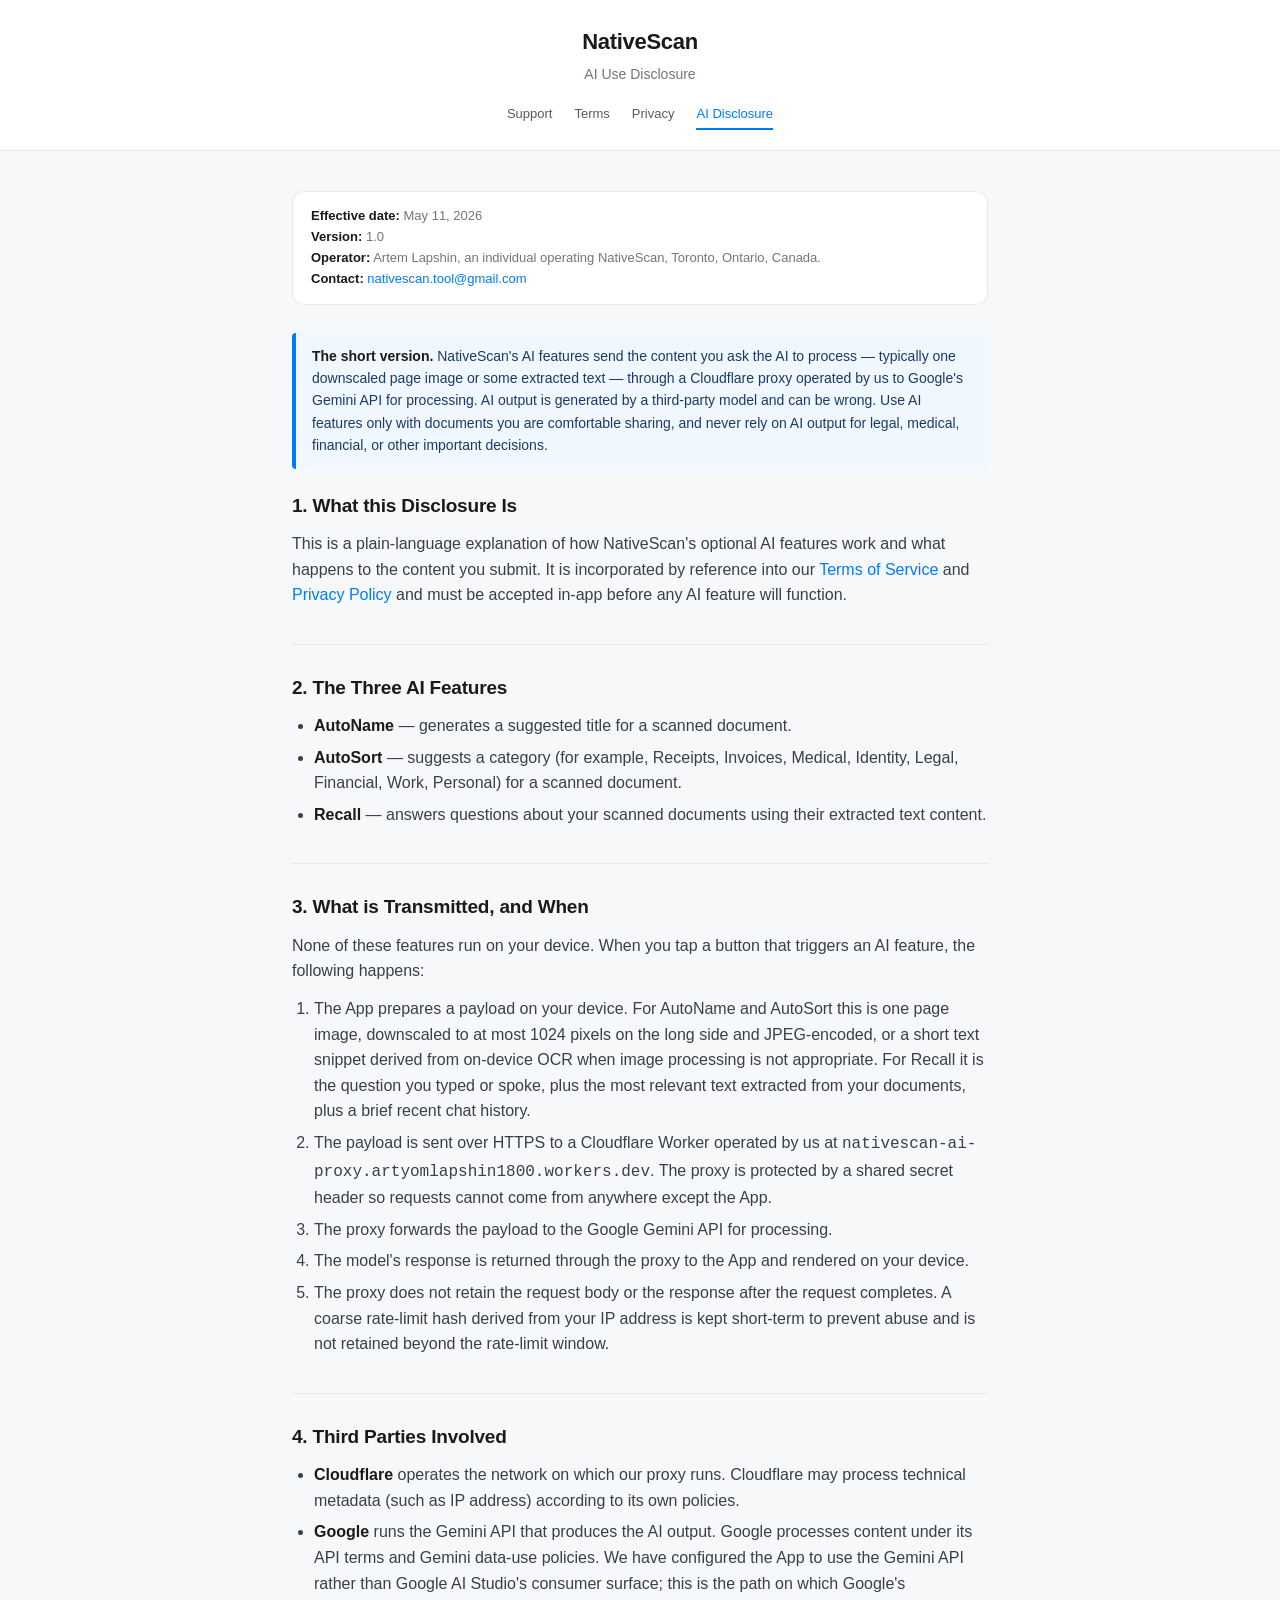
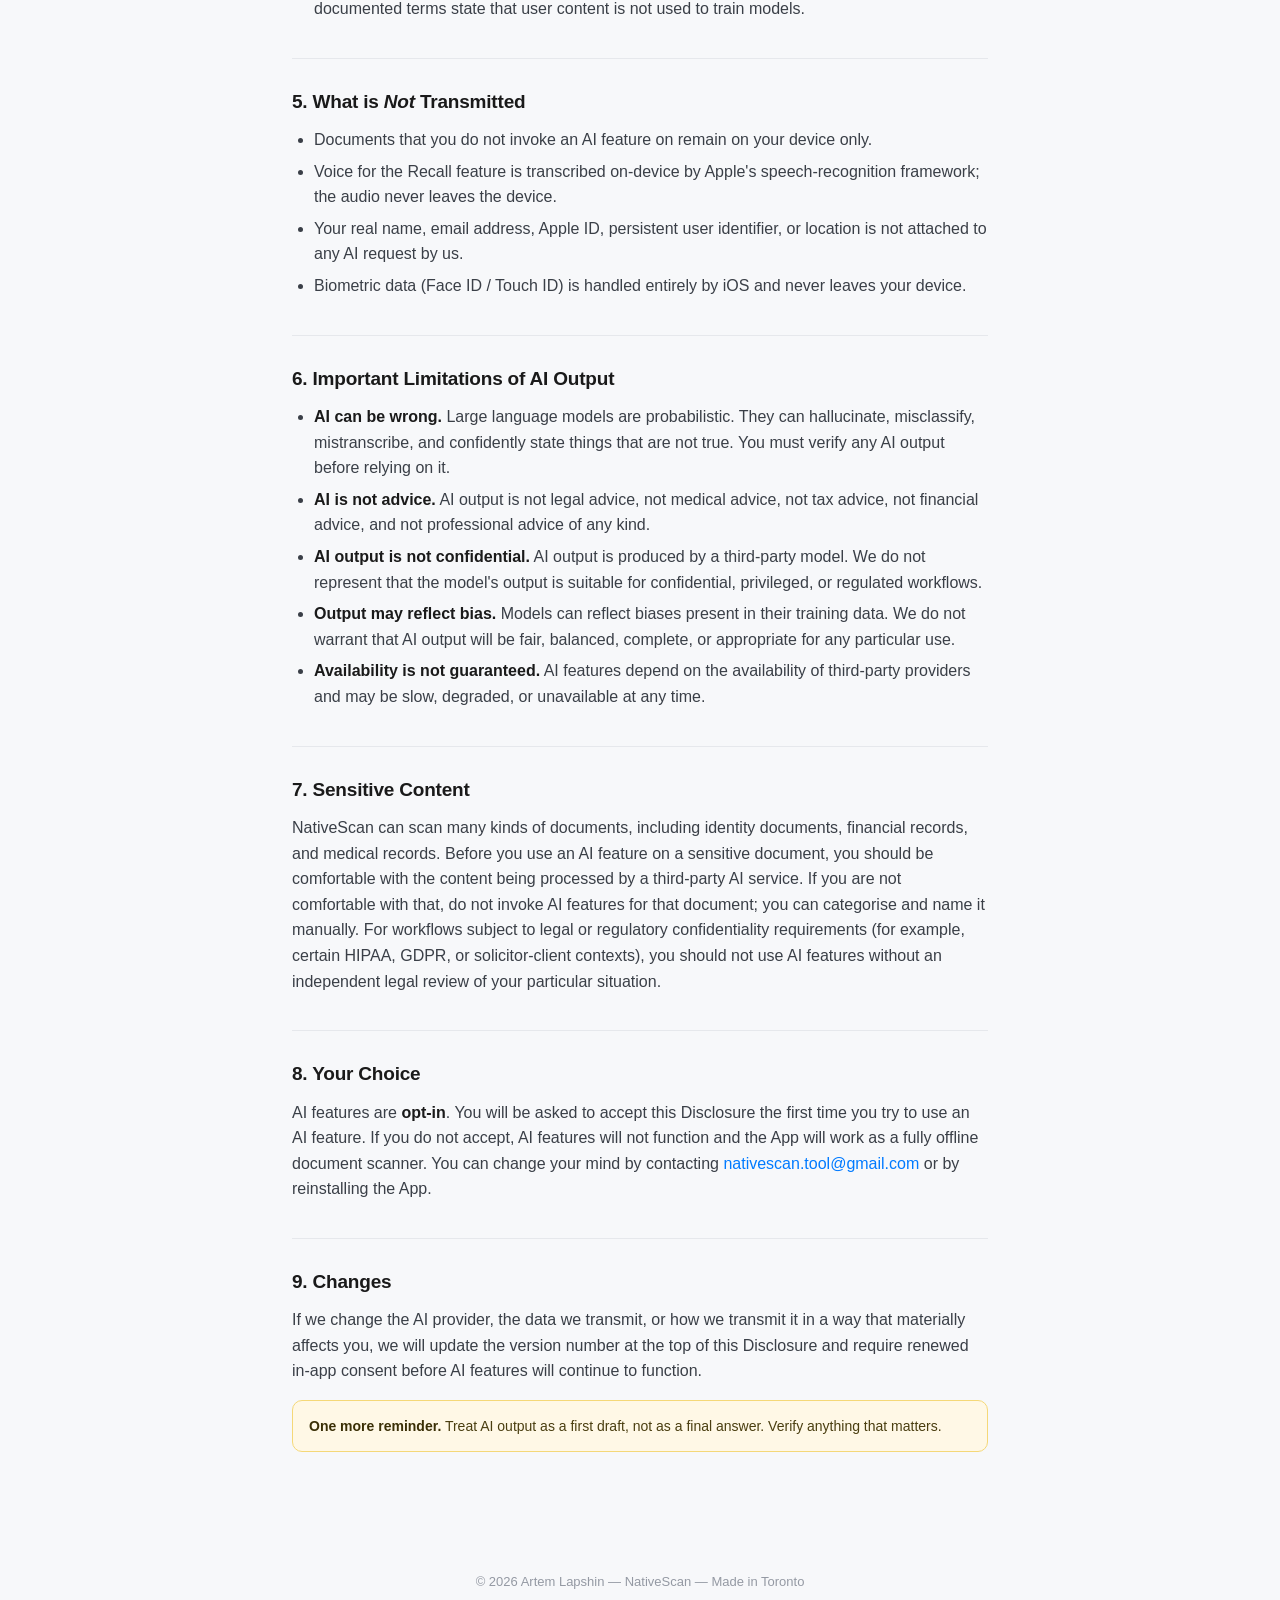
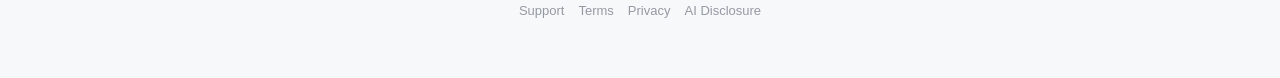
==== ai-disclosure.html @ 63043034 "Create ai-disclosure.html" ====
<!DOCTYPE html>
<html lang="en">
<head>
  <meta charset="UTF-8">
  <meta name="viewport" content="width=device-width, initial-scale=1.0">
  <title>NativeScan — AI Use Disclosure</title>
  <meta name="description" content="What NativeScan's AI features do, what data leaves your device, and what the limitations are.">
  <link rel="stylesheet" href="style.css">
</head>
<body class="legal">

<header class="site-header">
  <h1>NativeScan</h1>
  <p>AI Use Disclosure</p>
  <nav class="site-nav">
    <a href="index.html">Support</a>
    <a href="terms.html">Terms</a>
    <a href="privacy.html">Privacy</a>
    <a href="ai-disclosure.html" class="active">AI Disclosure</a>
  </nav>
</header>

<div class="container">

  <div class="doc-meta">
    <strong>Effective date:</strong> May 11, 2026<br>
    <strong>Version:</strong> 1.0<br>
    <strong>Operator:</strong> Artem Lapshin, an individual operating NativeScan, Toronto, Ontario, Canada.<br>
    <strong>Contact:</strong> <a href="mailto:nativescan.tool@gmail.com">nativescan.tool@gmail.com</a>
  </div>

  <div class="summary">
    <strong>The short version.</strong> NativeScan's AI features send the content you ask the AI to process — typically one downscaled page image or some extracted text — through a Cloudflare proxy operated by us to Google's Gemini API for processing. AI output is generated by a third-party model and can be wrong. Use AI features only with documents you are comfortable sharing, and never rely on AI output for legal, medical, financial, or other important decisions.
  </div>

  <h2>1. What this Disclosure Is</h2>
  <p>This is a plain-language explanation of how NativeScan's optional AI features work and what happens to the content you submit. It is incorporated by reference into our <a href="terms.html">Terms of Service</a> and <a href="privacy.html">Privacy Policy</a> and must be accepted in-app before any AI feature will function.</p>

  <h2>2. The Three AI Features</h2>
  <ul>
    <li><strong>AutoName</strong> — generates a suggested title for a scanned document.</li>
    <li><strong>AutoSort</strong> — suggests a category (for example, Receipts, Invoices, Medical, Identity, Legal, Financial, Work, Personal) for a scanned document.</li>
    <li><strong>Recall</strong> — answers questions about your scanned documents using their extracted text content.</li>
  </ul>

  <h2>3. What is Transmitted, and When</h2>
  <p>None of these features run on your device. When you tap a button that triggers an AI feature, the following happens:</p>
  <ol>
    <li>The App prepares a payload on your device. For AutoName and AutoSort this is one page image, downscaled to at most 1024 pixels on the long side and JPEG-encoded, or a short text snippet derived from on-device OCR when image processing is not appropriate. For Recall it is the question you typed or spoke, plus the most relevant text extracted from your documents, plus a brief recent chat history.</li>
    <li>The payload is sent over HTTPS to a Cloudflare Worker operated by us at <code>nativescan-ai-proxy.artyomlapshin1800.workers.dev</code>. The proxy is protected by a shared secret header so requests cannot come from anywhere except the App.</li>
    <li>The proxy forwards the payload to the Google Gemini API for processing.</li>
    <li>The model's response is returned through the proxy to the App and rendered on your device.</li>
    <li>The proxy does not retain the request body or the response after the request completes. A coarse rate-limit hash derived from your IP address is kept short-term to prevent abuse and is not retained beyond the rate-limit window.</li>
  </ol>

  <h2>4. Third Parties Involved</h2>
  <ul>
    <li><strong>Cloudflare</strong> operates the network on which our proxy runs. Cloudflare may process technical metadata (such as IP address) according to its own policies.</li>
    <li><strong>Google</strong> runs the Gemini API that produces the AI output. Google processes content under its API terms and Gemini data-use policies. We have configured the App to use the Gemini API rather than Google AI Studio's consumer surface; this is the path on which Google's documented terms state that user content is not used to train models.</li>
  </ul>

  <h2>5. What is <em>Not</em> Transmitted</h2>
  <ul>
    <li>Documents that you do not invoke an AI feature on remain on your device only.</li>
    <li>Voice for the Recall feature is transcribed on-device by Apple's speech-recognition framework; the audio never leaves the device.</li>
    <li>Your real name, email address, Apple ID, persistent user identifier, or location is not attached to any AI request by us.</li>
    <li>Biometric data (Face ID / Touch ID) is handled entirely by iOS and never leaves your device.</li>
  </ul>

  <h2>6. Important Limitations of AI Output</h2>
  <ul>
    <li><strong>AI can be wrong.</strong> Large language models are probabilistic. They can hallucinate, misclassify, mistranscribe, and confidently state things that are not true. You must verify any AI output before relying on it.</li>
    <li><strong>AI is not advice.</strong> AI output is not legal advice, not medical advice, not tax advice, not financial advice, and not professional advice of any kind.</li>
    <li><strong>AI output is not confidential.</strong> AI output is produced by a third-party model. We do not represent that the model's output is suitable for confidential, privileged, or regulated workflows.</li>
    <li><strong>Output may reflect bias.</strong> Models can reflect biases present in their training data. We do not warrant that AI output will be fair, balanced, complete, or appropriate for any particular use.</li>
    <li><strong>Availability is not guaranteed.</strong> AI features depend on the availability of third-party providers and may be slow, degraded, or unavailable at any time.</li>
  </ul>

  <h2>7. Sensitive Content</h2>
  <p>NativeScan can scan many kinds of documents, including identity documents, financial records, and medical records. Before you use an AI feature on a sensitive document, you should be comfortable with the content being processed by a third-party AI service. If you are not comfortable with that, do not invoke AI features for that document; you can categorise and name it manually. For workflows subject to legal or regulatory confidentiality requirements (for example, certain HIPAA, GDPR, or solicitor-client contexts), you should not use AI features without an independent legal review of your particular situation.</p>

  <h2>8. Your Choice</h2>
  <p>AI features are <strong>opt-in</strong>. You will be asked to accept this Disclosure the first time you try to use an AI feature. If you do not accept, AI features will not function and the App will work as a fully offline document scanner. You can change your mind by contacting <a href="mailto:nativescan.tool@gmail.com">nativescan.tool@gmail.com</a> or by reinstalling the App.</p>

  <h2>9. Changes</h2>
  <p>If we change the AI provider, the data we transmit, or how we transmit it in a way that materially affects you, we will update the version number at the top of this Disclosure and require renewed in-app consent before AI features will continue to function.</p>

  <div class="callout">
    <strong>One more reminder.</strong> Treat AI output as a first draft, not as a final answer. Verify anything that matters.
  </div>

</div>

<footer class="site-footer">
  &copy; 2026 Artem Lapshin &mdash; NativeScan &mdash; Made in Toronto
  <div class="footer-links">
    <a href="index.html">Support</a>
    <a href="terms.html">Terms</a>
    <a href="privacy.html">Privacy</a>
    <a href="ai-disclosure.html">AI Disclosure</a>
  </div>
</footer>

</body>
</html>
---- style.css ----
/* NativeScan — shared stylesheet for support + legal pages */

* { box-sizing: border-box; margin: 0; padding: 0; }

html { -webkit-text-size-adjust: 100%; }

body {
  font-family: -apple-system, BlinkMacSystemFont, 'Segoe UI', 'SF Pro Text',
               'Helvetica Neue', Arial, sans-serif;
  background: #f7f8fa;
  color: #1a1a1a;
  font-size: 16px;
  line-height: 1.6;
  -webkit-font-smoothing: antialiased;
  -moz-osx-font-smoothing: grayscale;
}

a {
  color: #007aff;
  text-decoration: none;
}
a:hover { text-decoration: underline; }

/* Header */

header.site-header {
  background: #ffffff;
  border-bottom: 1px solid #e6e8ec;
  padding: 24px 20px 20px;
  text-align: center;
}

header.site-header h1 {
  font-size: 22px;
  font-weight: 700;
  letter-spacing: -0.3px;
  color: #1a1a1a;
}

header.site-header p {
  font-size: 14px;
  color: #707580;
  margin-top: 4px;
}

nav.site-nav {
  display: flex;
  justify-content: center;
  gap: 22px;
  margin-top: 14px;
  flex-wrap: wrap;
}

nav.site-nav a {
  font-size: 13px;
  font-weight: 500;
  color: #555a66;
  padding: 4px 0;
  border-bottom: 2px solid transparent;
  transition: border-color 0.15s ease, color 0.15s ease;
}

nav.site-nav a:hover {
  color: #007aff;
  text-decoration: none;
  border-bottom-color: #007aff;
}

nav.site-nav a.active {
  color: #007aff;
  border-bottom-color: #007aff;
}/* NativeScan — shared stylesheet for support + legal pages */

* { box-sizing: border-box; margin: 0; padding: 0; }

html { -webkit-text-size-adjust: 100%; }

body {
  font-family: -apple-system, BlinkMacSystemFont, 'Segoe UI', 'SF Pro Text',
               'Helvetica Neue', Arial, sans-serif;
  background: #f7f8fa;
  color: #1a1a1a;
  font-size: 16px;
  line-height: 1.6;
  -webkit-font-smoothing: antialiased;
  -moz-osx-font-smoothing: grayscale;
}

a {
  color: #007aff;
  text-decoration: none;
}
a:hover { text-decoration: underline; }

/* Header */

header.site-header {
  background: #ffffff;
  border-bottom: 1px solid #e6e8ec;
  padding: 24px 20px 20px;
  text-align: center;
}

header.site-header h1 {
  font-size: 22px;
  font-weight: 700;
  letter-spacing: -0.3px;
  color: #1a1a1a;
}

header.site-header p {
  font-size: 14px;
  color: #707580;
  margin-top: 4px;
}

nav.site-nav {
  display: flex;
  justify-content: center;
  gap: 22px;
  margin-top: 14px;
  flex-wrap: wrap;
}

nav.site-nav a {
  font-size: 13px;
  font-weight: 500;
  color: #555a66;
  padding: 4px 0;
  border-bottom: 2px solid transparent;
  transition: border-color 0.15s ease, color 0.15s ease;
}

nav.site-nav a:hover {
  color: #007aff;
  text-decoration: none;
  border-bottom-color: #007aff;
}

nav.site-nav a.active {
  color: #007aff;
  border-bottom-color: #007aff;
}

/* Container + typography */

.container {
  max-width: 720px;
  margin: 0 auto;
  padding: 40px 22px 80px;
}

.legal .container { max-width: 740px; }

h2 {
  font-size: 19px;
  font-weight: 600;
  margin-top: 32px;
  margin-bottom: 10px;
  color: #1a1a1a;
  letter-spacing: -0.2px;
}
h2:first-child { margin-top: 0; }

h3 {
  font-size: 15px;
  font-weight: 600;
  margin-bottom: 6px;
  color: #1a1a1a;
}

p {
  color: #3a3f47;
  margin-bottom: 12px;
}

ul, ol {
  margin: 0 0 16px 22px;
  color: #3a3f47;
}
li { margin-bottom: 6px; }

strong { color: #1a1a1a; font-weight: 600; }

/* FAQ cards (used on index) */

.card {
  background: #ffffff;
  border: 1px solid #e6e8ec;
  border-radius: 14px;
  padding: 18px 22px;
  margin-bottom: 14px;
}
.card h3 { font-size: 15px; font-weight: 600; margin-bottom: 6px; }
.card p { font-size: 14px; color: #555a66; margin: 0; }

/* Contact box */

.contact-box {
  background: #eef5ff;
  border: 1px solid #cee0fb;
  border-radius: 14px;
  padding: 22px 24px;
  margin-top: 36px;
  text-align: center;
}
.contact-box h2 { margin-top: 0; }
.contact-box a { font-weight: 600; }

/* Legal-doc specific */

.legal .doc-meta {
  background: #ffffff;
  border: 1px solid #e6e8ec;
  border-radius: 12px;
  padding: 14px 18px;
  margin-bottom: 28px;
  font-size: 13px;
  color: #707580;
}
.legal .doc-meta strong { color: #1a1a1a; }

.legal h2 {
  border-top: 1px solid #e6e8ec;
  padding-top: 28px;
  margin-top: 36px;
}
.legal h2:first-of-type {
  border-top: 0;
  padding-top: 0;
  margin-top: 0;
}

.legal .callout {
  background: #fff8e6;
  border: 1px solid #f5d878;
  border-radius: 10px;
  padding: 14px 16px;
  margin: 16px 0;
  font-size: 14px;
  color: #4a3e10;
}

.legal .callout strong { color: #3a2f06; }

.legal .summary {
  background: #f0f7ff;
  border-left: 4px solid #007aff;
  padding: 12px 16px;
  margin-bottom: 22px;
  font-size: 14px;
  color: #1a3a66;
  border-radius: 4px;
}

/* Footer */

footer.site-footer {
  text-align: center;
  padding: 24px 20px 60px;
  font-size: 13px;
  color: #9499a3;
}
footer.site-footer a { color: #9499a3; }
footer.site-footer .footer-links {
  margin-top: 8px;
  display: flex;
  justify-content: center;
  gap: 14px;
  flex-wrap: wrap;
}

/* Mobile tweaks */

@media (max-width: 480px) {
  .container { padding: 28px 16px 60px; }
  header.site-header { padding: 20px 16px 16px; }
  header.site-header h1 { font-size: 20px; }
  nav.site-nav { gap: 16px; }
  h2 { font-size: 17px; }
  .card, .contact-box { padding: 16px 18px; }
}
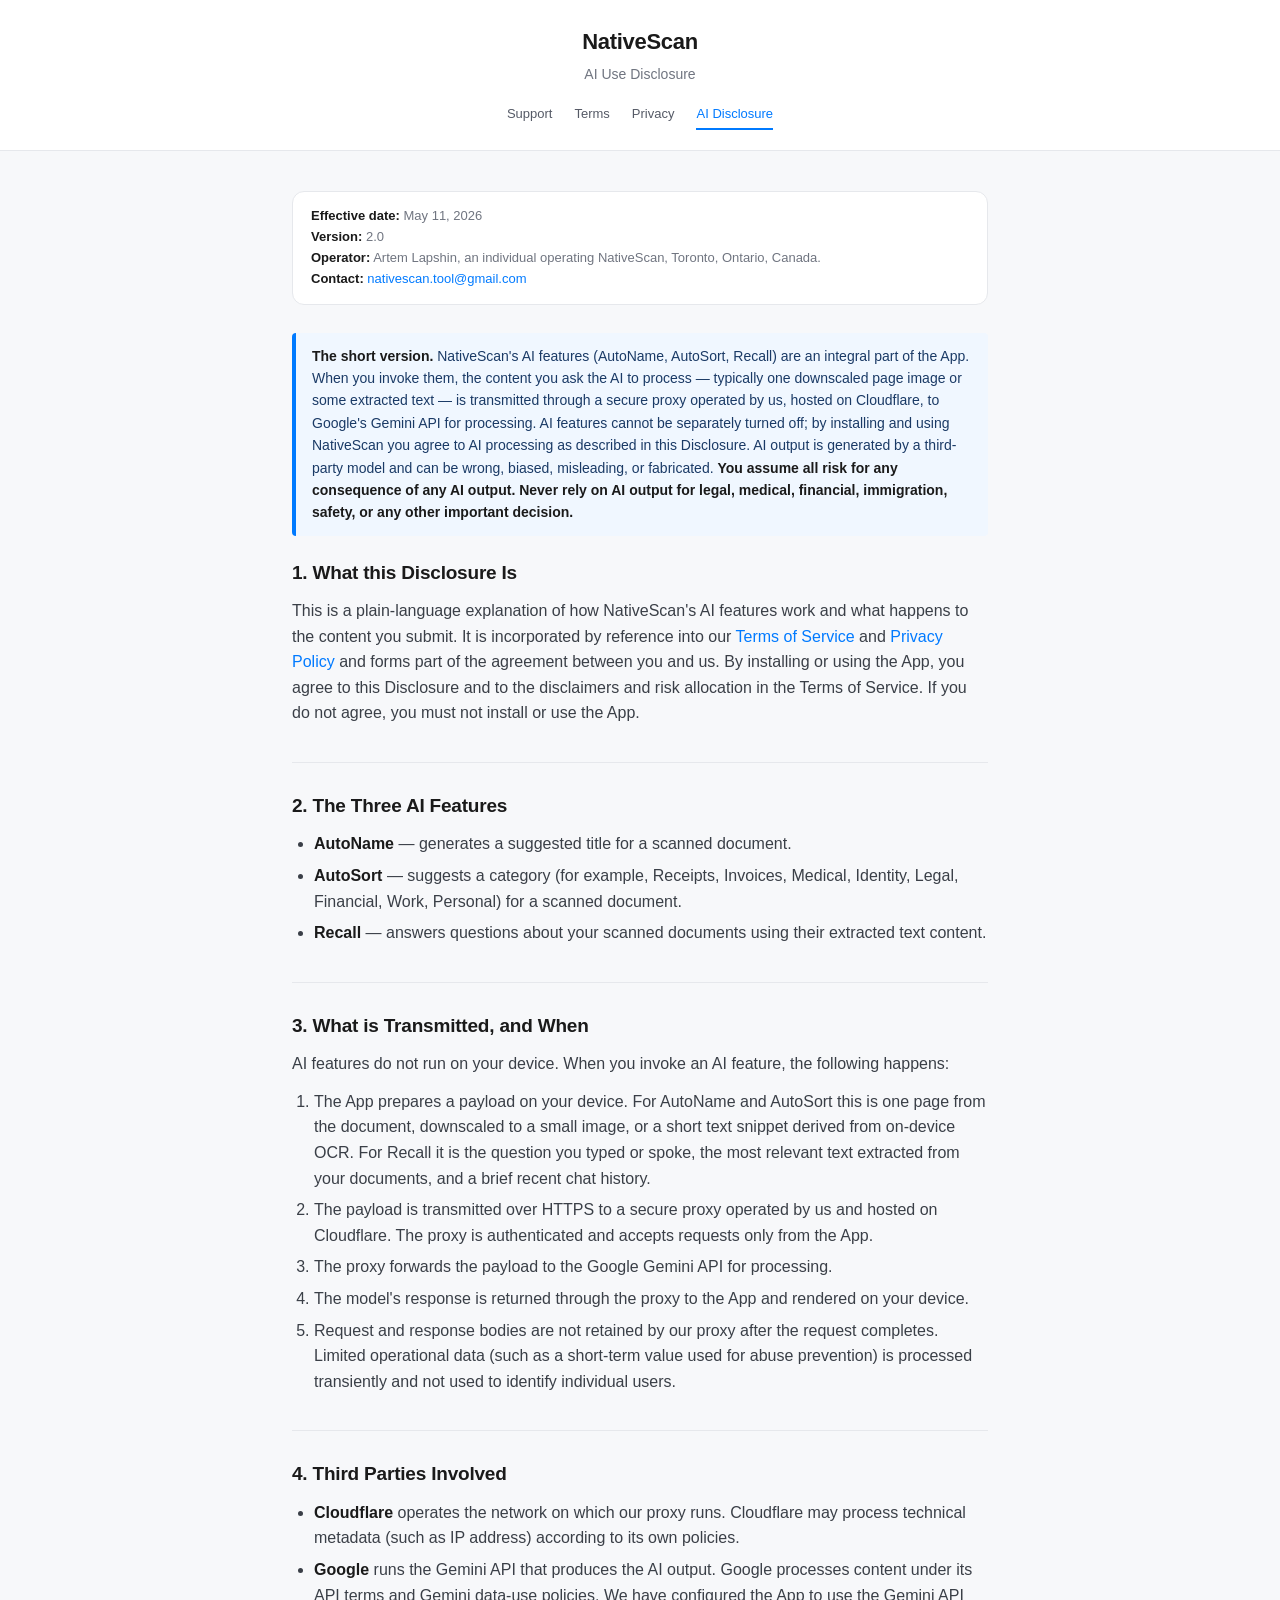
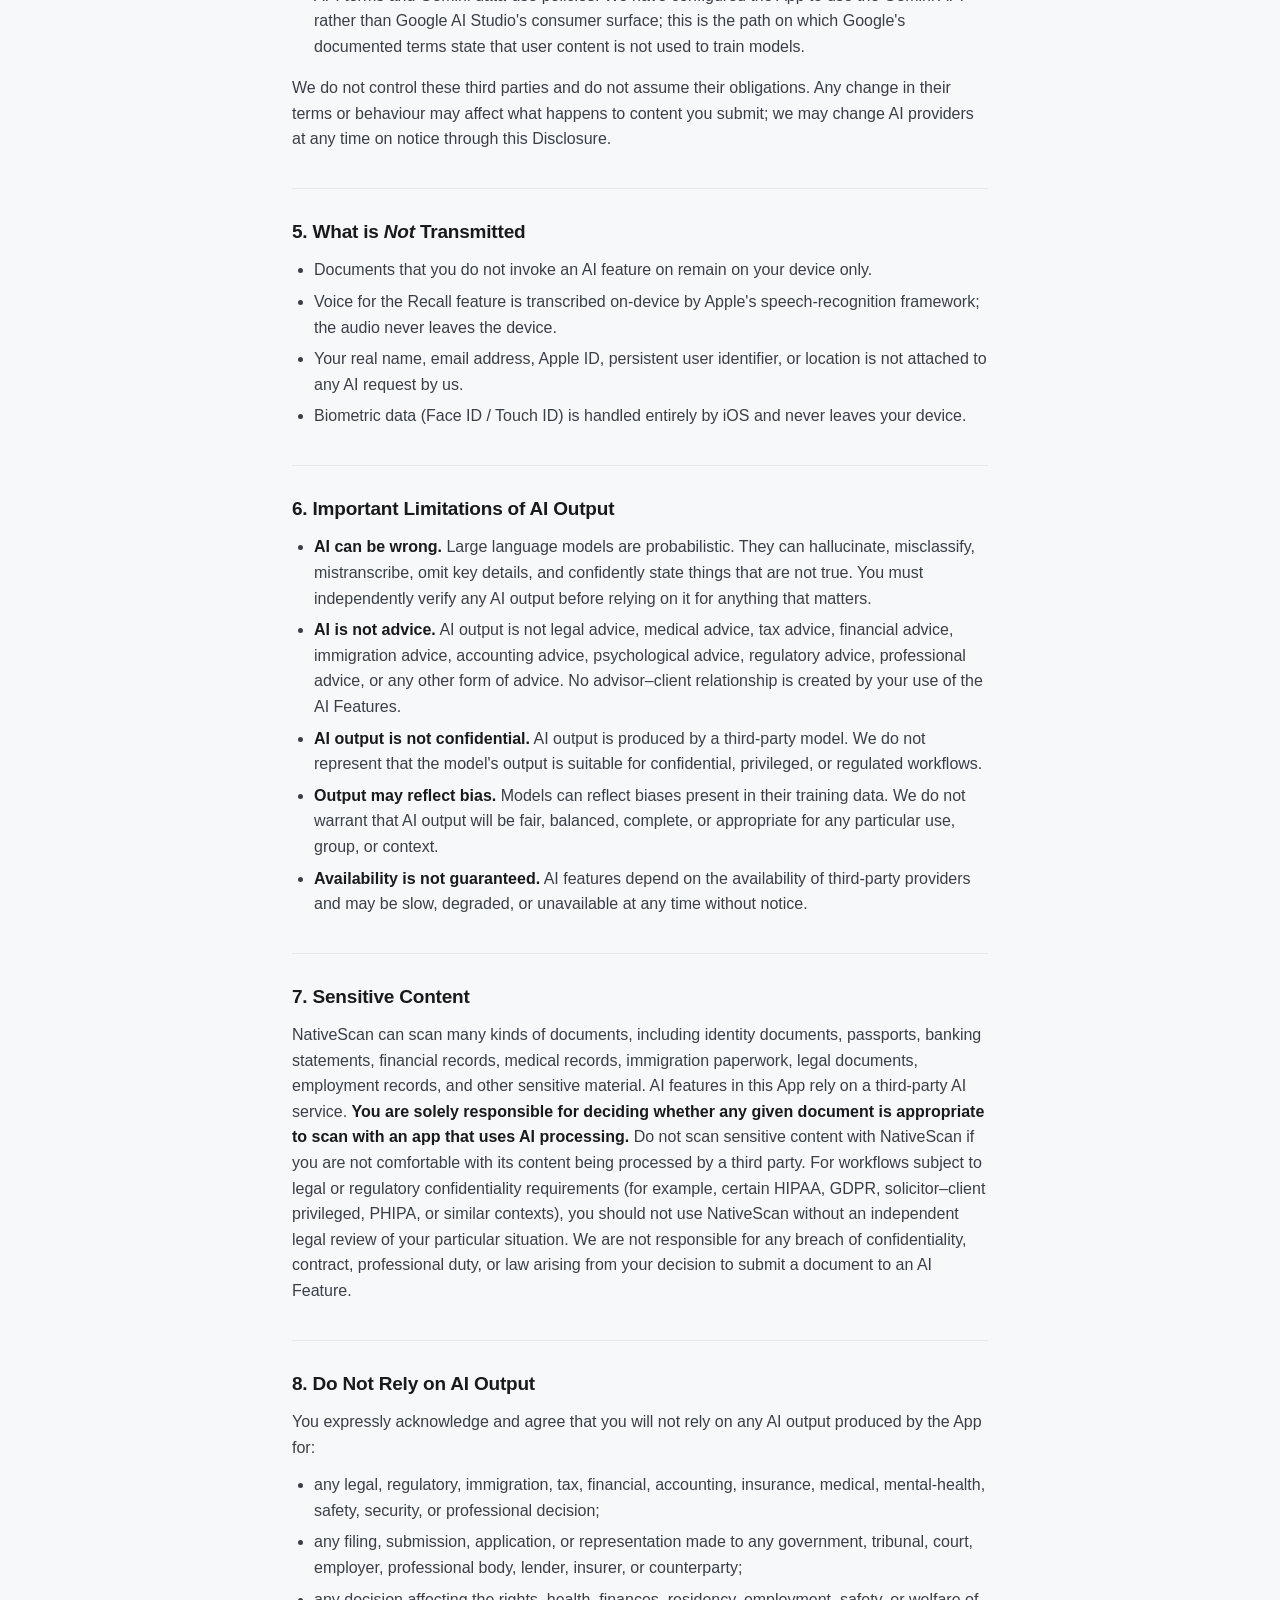
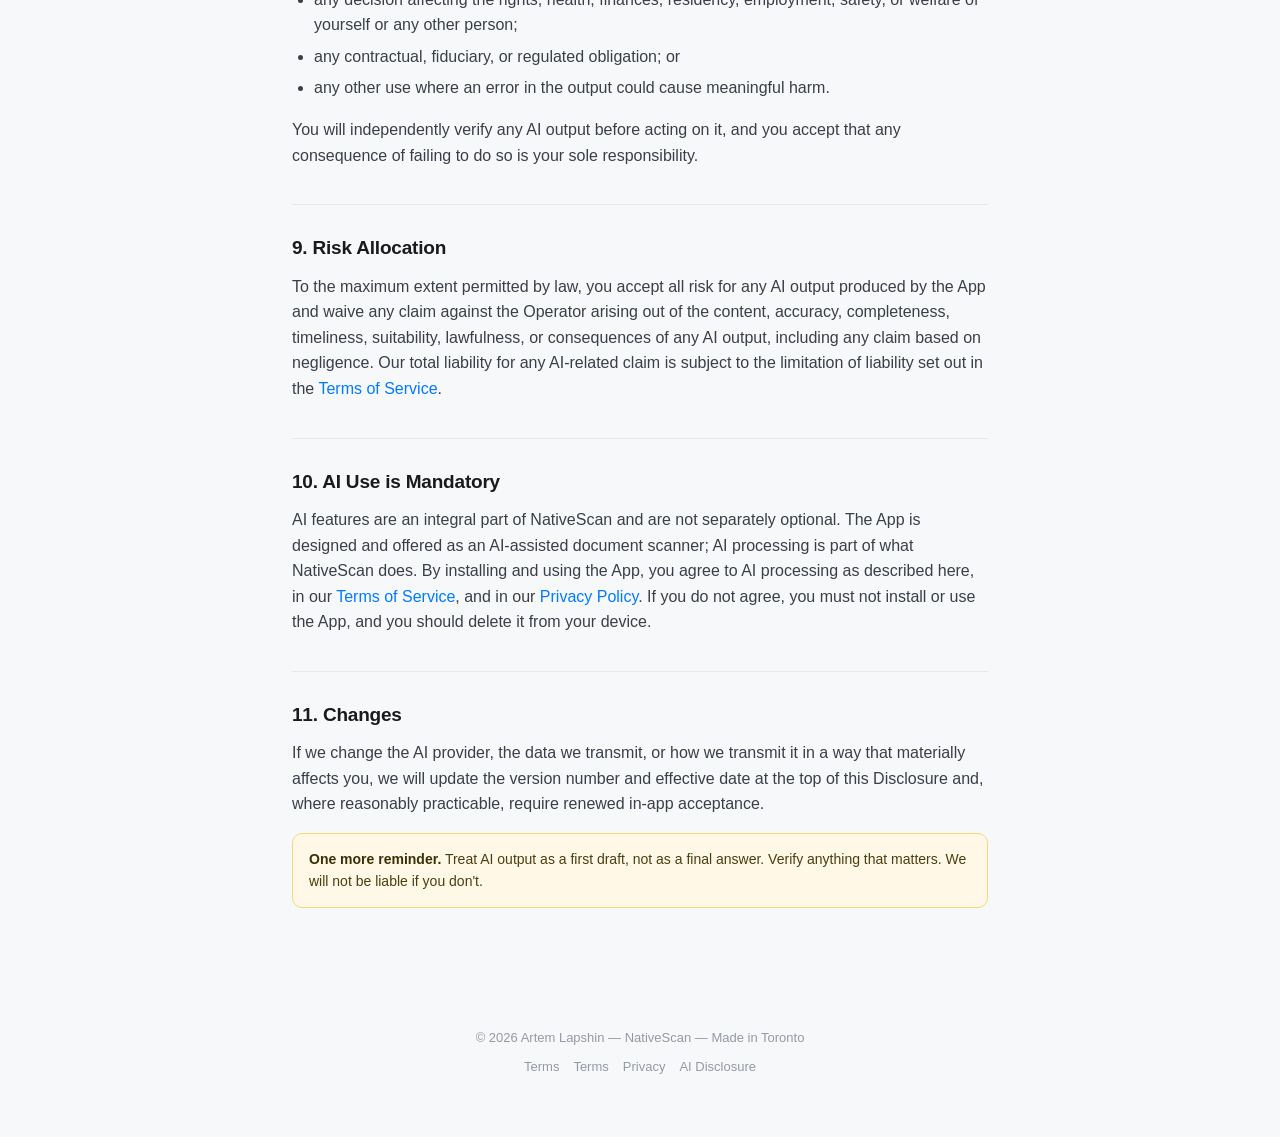
==== commit 763a3e39: "Create ai-disclosure.html" ====
--- a/ai-disclosure.html
+++ b/ai-disclosure.html
@@ -24,17 +24,17 @@
 
   <div class="doc-meta">
     <strong>Effective date:</strong> May 11, 2026<br>
-    <strong>Version:</strong> 1.0<br>
+    <strong>Version:</strong> 2.0<br>
     <strong>Operator:</strong> Artem Lapshin, an individual operating NativeScan, Toronto, Ontario, Canada.<br>
     <strong>Contact:</strong> <a href="mailto:nativescan.tool@gmail.com">nativescan.tool@gmail.com</a>
   </div>
 
   <div class="summary">
-    <strong>The short version.</strong> NativeScan's AI features send the content you ask the AI to process — typically one downscaled page image or some extracted text — through a Cloudflare proxy operated by us to Google's Gemini API for processing. AI output is generated by a third-party model and can be wrong. Use AI features only with documents you are comfortable sharing, and never rely on AI output for legal, medical, financial, or other important decisions.
+    <strong>The short version.</strong> NativeScan's AI features (AutoName, AutoSort, Recall) are an integral part of the App. When you invoke them, the content you ask the AI to process — typically one downscaled page image or some extracted text — is transmitted through a secure proxy operated by us, hosted on Cloudflare, to Google's Gemini API for processing. AI features cannot be separately turned off; by installing and using NativeScan you agree to AI processing as described in this Disclosure. AI output is generated by a third-party model and can be wrong, biased, misleading, or fabricated. <strong>You assume all risk for any consequence of any AI output. Never rely on AI output for legal, medical, financial, immigration, safety, or any other important decision.</strong>
   </div>
 
   <h2>1. What this Disclosure Is</h2>
-  <p>This is a plain-language explanation of how NativeScan's optional AI features work and what happens to the content you submit. It is incorporated by reference into our <a href="terms.html">Terms of Service</a> and <a href="privacy.html">Privacy Policy</a> and must be accepted in-app before any AI feature will function.</p>
+  <p>This is a plain-language explanation of how NativeScan's AI features work and what happens to the content you submit. It is incorporated by reference into our <a href="terms.html">Terms of Service</a> and <a href="privacy.html">Privacy Policy</a> and forms part of the agreement between you and us. By installing or using the App, you agree to this Disclosure and to the disclaimers and risk allocation in the Terms of Service. If you do not agree, you must not install or use the App.</p>
 
   <h2>2. The Three AI Features</h2>
   <ul>
@@ -44,13 +44,13 @@
   </ul>
 
   <h2>3. What is Transmitted, and When</h2>
-  <p>None of these features run on your device. When you tap a button that triggers an AI feature, the following happens:</p>
+  <p>AI features do not run on your device. When you invoke an AI feature, the following happens:</p>
   <ol>
-    <li>The App prepares a payload on your device. For AutoName and AutoSort this is one page image, downscaled to at most 1024 pixels on the long side and JPEG-encoded, or a short text snippet derived from on-device OCR when image processing is not appropriate. For Recall it is the question you typed or spoke, plus the most relevant text extracted from your documents, plus a brief recent chat history.</li>
-    <li>The payload is sent over HTTPS to a Cloudflare Worker operated by us at <code>nativescan-ai-proxy.artyomlapshin1800.workers.dev</code>. The proxy is protected by a shared secret header so requests cannot come from anywhere except the App.</li>
+    <li>The App prepares a payload on your device. For AutoName and AutoSort this is one page from the document, downscaled to a small image, or a short text snippet derived from on-device OCR. For Recall it is the question you typed or spoke, the most relevant text extracted from your documents, and a brief recent chat history.</li>
+    <li>The payload is transmitted over HTTPS to a secure proxy operated by us and hosted on Cloudflare. The proxy is authenticated and accepts requests only from the App.</li>
     <li>The proxy forwards the payload to the Google Gemini API for processing.</li>
     <li>The model's response is returned through the proxy to the App and rendered on your device.</li>
-    <li>The proxy does not retain the request body or the response after the request completes. A coarse rate-limit hash derived from your IP address is kept short-term to prevent abuse and is not retained beyond the rate-limit window.</li>
+    <li>Request and response bodies are not retained by our proxy after the request completes. Limited operational data (such as a short-term value used for abuse prevention) is processed transiently and not used to identify individual users.</li>
   </ol>
 
   <h2>4. Third Parties Involved</h2>
@@ -58,6 +58,7 @@
     <li><strong>Cloudflare</strong> operates the network on which our proxy runs. Cloudflare may process technical metadata (such as IP address) according to its own policies.</li>
     <li><strong>Google</strong> runs the Gemini API that produces the AI output. Google processes content under its API terms and Gemini data-use policies. We have configured the App to use the Gemini API rather than Google AI Studio's consumer surface; this is the path on which Google's documented terms state that user content is not used to train models.</li>
   </ul>
+  <p>We do not control these third parties and do not assume their obligations. Any change in their terms or behaviour may affect what happens to content you submit; we may change AI providers at any time on notice through this Disclosure.</p>
 
   <h2>5. What is <em>Not</em> Transmitted</h2>
   <ul>
@@ -69,24 +70,38 @@
 
   <h2>6. Important Limitations of AI Output</h2>
   <ul>
-    <li><strong>AI can be wrong.</strong> Large language models are probabilistic. They can hallucinate, misclassify, mistranscribe, and confidently state things that are not true. You must verify any AI output before relying on it.</li>
-    <li><strong>AI is not advice.</strong> AI output is not legal advice, not medical advice, not tax advice, not financial advice, and not professional advice of any kind.</li>
+    <li><strong>AI can be wrong.</strong> Large language models are probabilistic. They can hallucinate, misclassify, mistranscribe, omit key details, and confidently state things that are not true. You must independently verify any AI output before relying on it for anything that matters.</li>
+    <li><strong>AI is not advice.</strong> AI output is not legal advice, medical advice, tax advice, financial advice, immigration advice, accounting advice, psychological advice, regulatory advice, professional advice, or any other form of advice. No advisor–client relationship is created by your use of the AI Features.</li>
     <li><strong>AI output is not confidential.</strong> AI output is produced by a third-party model. We do not represent that the model's output is suitable for confidential, privileged, or regulated workflows.</li>
-    <li><strong>Output may reflect bias.</strong> Models can reflect biases present in their training data. We do not warrant that AI output will be fair, balanced, complete, or appropriate for any particular use.</li>
-    <li><strong>Availability is not guaranteed.</strong> AI features depend on the availability of third-party providers and may be slow, degraded, or unavailable at any time.</li>
+    <li><strong>Output may reflect bias.</strong> Models can reflect biases present in their training data. We do not warrant that AI output will be fair, balanced, complete, or appropriate for any particular use, group, or context.</li>
+    <li><strong>Availability is not guaranteed.</strong> AI features depend on the availability of third-party providers and may be slow, degraded, or unavailable at any time without notice.</li>
   </ul>
 
   <h2>7. Sensitive Content</h2>
-  <p>NativeScan can scan many kinds of documents, including identity documents, financial records, and medical records. Before you use an AI feature on a sensitive document, you should be comfortable with the content being processed by a third-party AI service. If you are not comfortable with that, do not invoke AI features for that document; you can categorise and name it manually. For workflows subject to legal or regulatory confidentiality requirements (for example, certain HIPAA, GDPR, or solicitor-client contexts), you should not use AI features without an independent legal review of your particular situation.</p>
+  <p>NativeScan can scan many kinds of documents, including identity documents, passports, banking statements, financial records, medical records, immigration paperwork, legal documents, employment records, and other sensitive material. AI features in this App rely on a third-party AI service. <strong>You are solely responsible for deciding whether any given document is appropriate to scan with an app that uses AI processing.</strong> Do not scan sensitive content with NativeScan if you are not comfortable with its content being processed by a third party. For workflows subject to legal or regulatory confidentiality requirements (for example, certain HIPAA, GDPR, solicitor–client privileged, PHIPA, or similar contexts), you should not use NativeScan without an independent legal review of your particular situation. We are not responsible for any breach of confidentiality, contract, professional duty, or law arising from your decision to submit a document to an AI Feature.</p>
 
-  <h2>8. Your Choice</h2>
-  <p>AI features are <strong>opt-in</strong>. You will be asked to accept this Disclosure the first time you try to use an AI feature. If you do not accept, AI features will not function and the App will work as a fully offline document scanner. You can change your mind by contacting <a href="mailto:nativescan.tool@gmail.com">nativescan.tool@gmail.com</a> or by reinstalling the App.</p>
+  <h2>8. Do Not Rely on AI Output</h2>
+  <p>You expressly acknowledge and agree that you will not rely on any AI output produced by the App for:</p>
+  <ul>
+    <li>any legal, regulatory, immigration, tax, financial, accounting, insurance, medical, mental-health, safety, security, or professional decision;</li>
+    <li>any filing, submission, application, or representation made to any government, tribunal, court, employer, professional body, lender, insurer, or counterparty;</li>
+    <li>any decision affecting the rights, health, finances, residency, employment, safety, or welfare of yourself or any other person;</li>
+    <li>any contractual, fiduciary, or regulated obligation; or</li>
+    <li>any other use where an error in the output could cause meaningful harm.</li>
+  </ul>
+  <p>You will independently verify any AI output before acting on it, and you accept that any consequence of failing to do so is your sole responsibility.</p>
 
-  <h2>9. Changes</h2>
-  <p>If we change the AI provider, the data we transmit, or how we transmit it in a way that materially affects you, we will update the version number at the top of this Disclosure and require renewed in-app consent before AI features will continue to function.</p>
+  <h2>9. Risk Allocation</h2>
+  <p>To the maximum extent permitted by law, you accept all risk for any AI output produced by the App and waive any claim against the Operator arising out of the content, accuracy, completeness, timeliness, suitability, lawfulness, or consequences of any AI output, including any claim based on negligence. Our total liability for any AI-related claim is subject to the limitation of liability set out in the <a href="terms.html">Terms of Service</a>.</p>
+
+  <h2>10. AI Use is Mandatory</h2>
+  <p>AI features are an integral part of NativeScan and are not separately optional. The App is designed and offered as an AI-assisted document scanner; AI processing is part of what NativeScan does. By installing and using the App, you agree to AI processing as described here, in our <a href="terms.html">Terms of Service</a>, and in our <a href="privacy.html">Privacy Policy</a>. If you do not agree, you must not install or use the App, and you should delete it from your device.</p>
+
+  <h2>11. Changes</h2>
+  <p>If we change the AI provider, the data we transmit, or how we transmit it in a way that materially affects you, we will update the version number and effective date at the top of this Disclosure and, where reasonably practicable, require renewed in-app acceptance.</p>
 
   <div class="callout">
-    <strong>One more reminder.</strong> Treat AI output as a first draft, not as a final answer. Verify anything that matters.
+    <strong>One more reminder.</strong> Treat AI output as a first draft, not as a final answer. Verify anything that matters. We will not be liable if you don't.
   </div>
 
 </div>
@@ -94,7 +109,7 @@
 <footer class="site-footer">
   &copy; 2026 Artem Lapshin &mdash; NativeScan &mdash; Made in Toronto
   <div class="footer-links">
-    <a href="index.html">Support</a>
+    <a href="index.html">Terms</a>
     <a href="terms.html">Terms</a>
     <a href="privacy.html">Privacy</a>
     <a href="ai-disclosure.html">AI Disclosure</a>
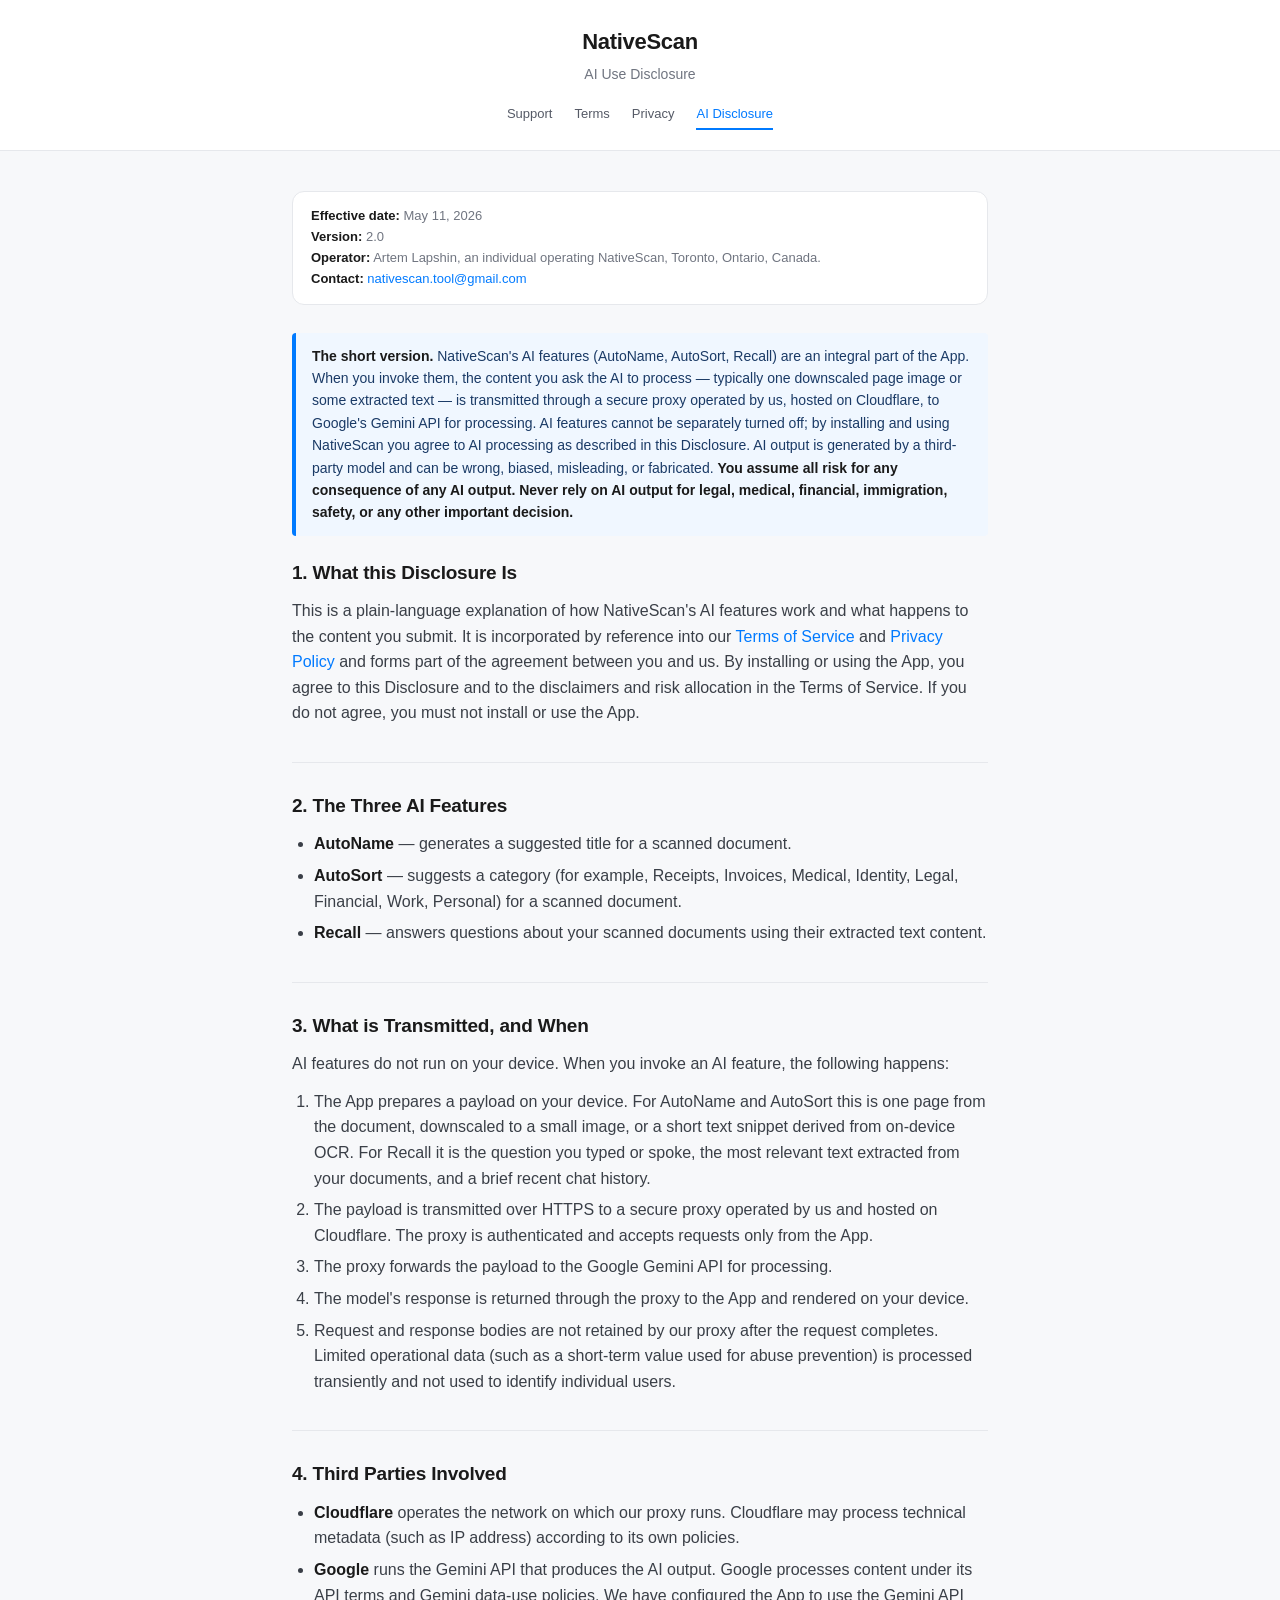
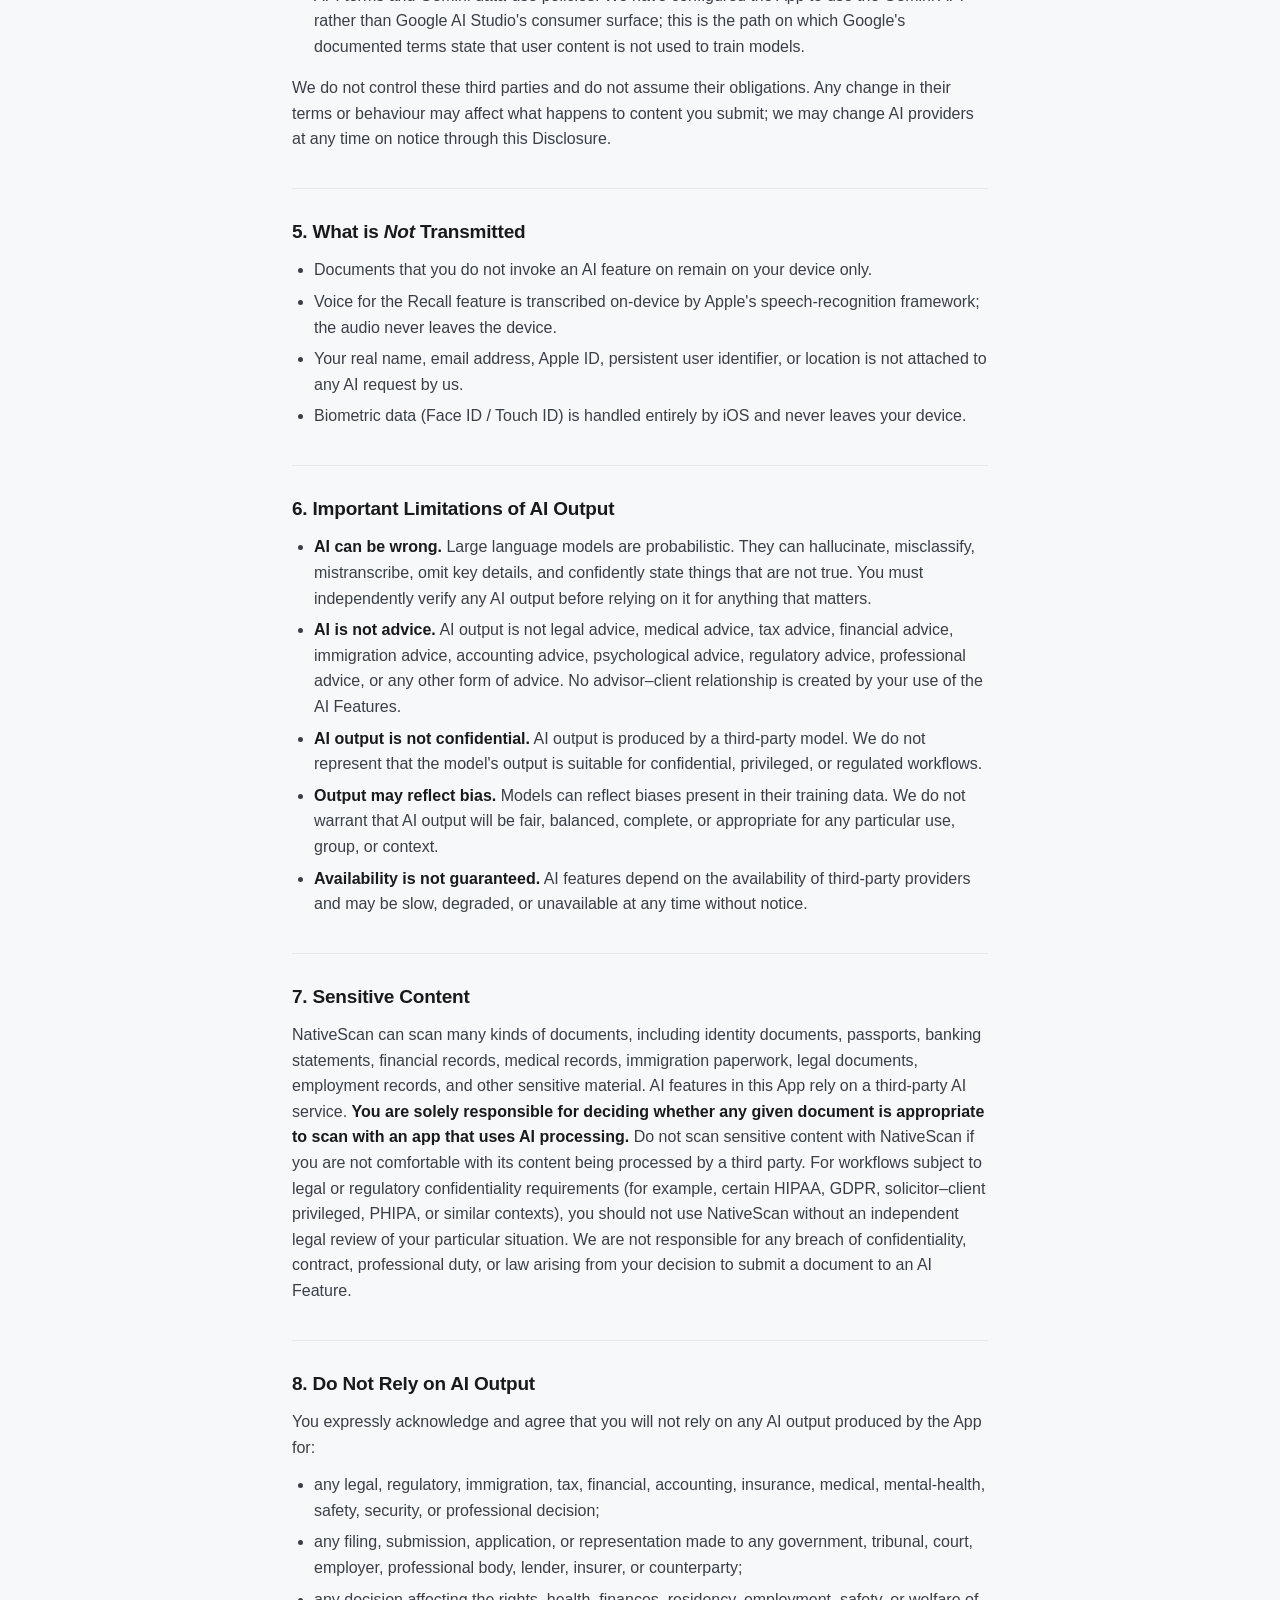
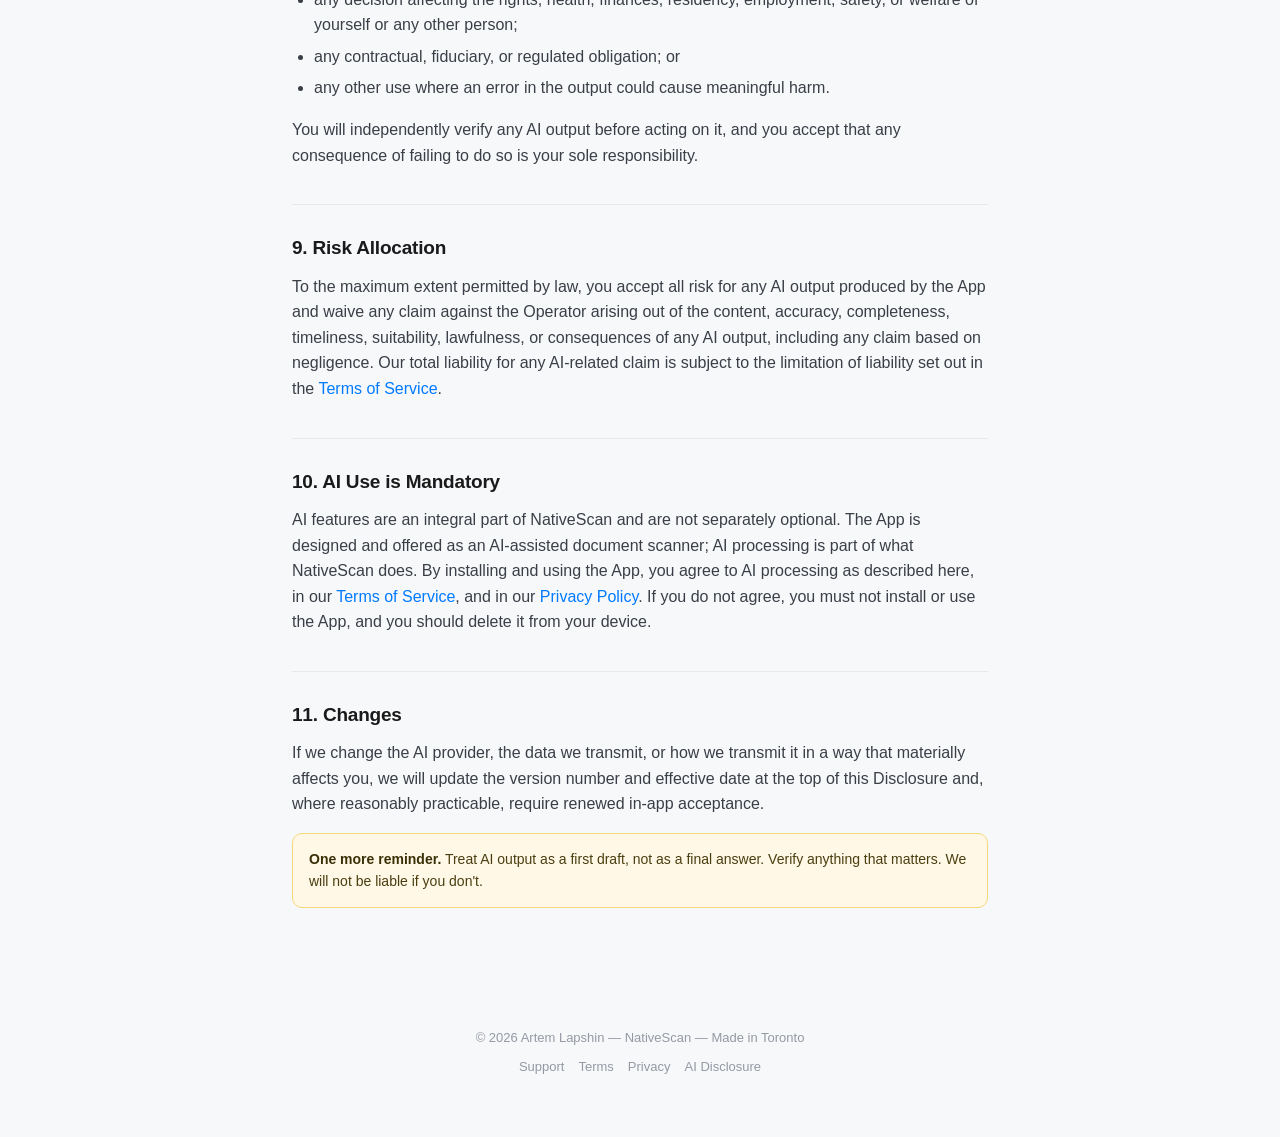
==== commit b0de4bba: "Fix typos in ai-disclosure.html v2.0 (drift from chunked paste)" ====
--- a/ai-disclosure.html
+++ b/ai-disclosure.html
@@ -109,7 +109,7 @@
 <footer class="site-footer">
   &copy; 2026 Artem Lapshin &mdash; NativeScan &mdash; Made in Toronto
   <div class="footer-links">
-    <a href="index.html">Terms</a>
+    <a href="index.html">Support</a>
     <a href="terms.html">Terms</a>
     <a href="privacy.html">Privacy</a>
     <a href="ai-disclosure.html">AI Disclosure</a>
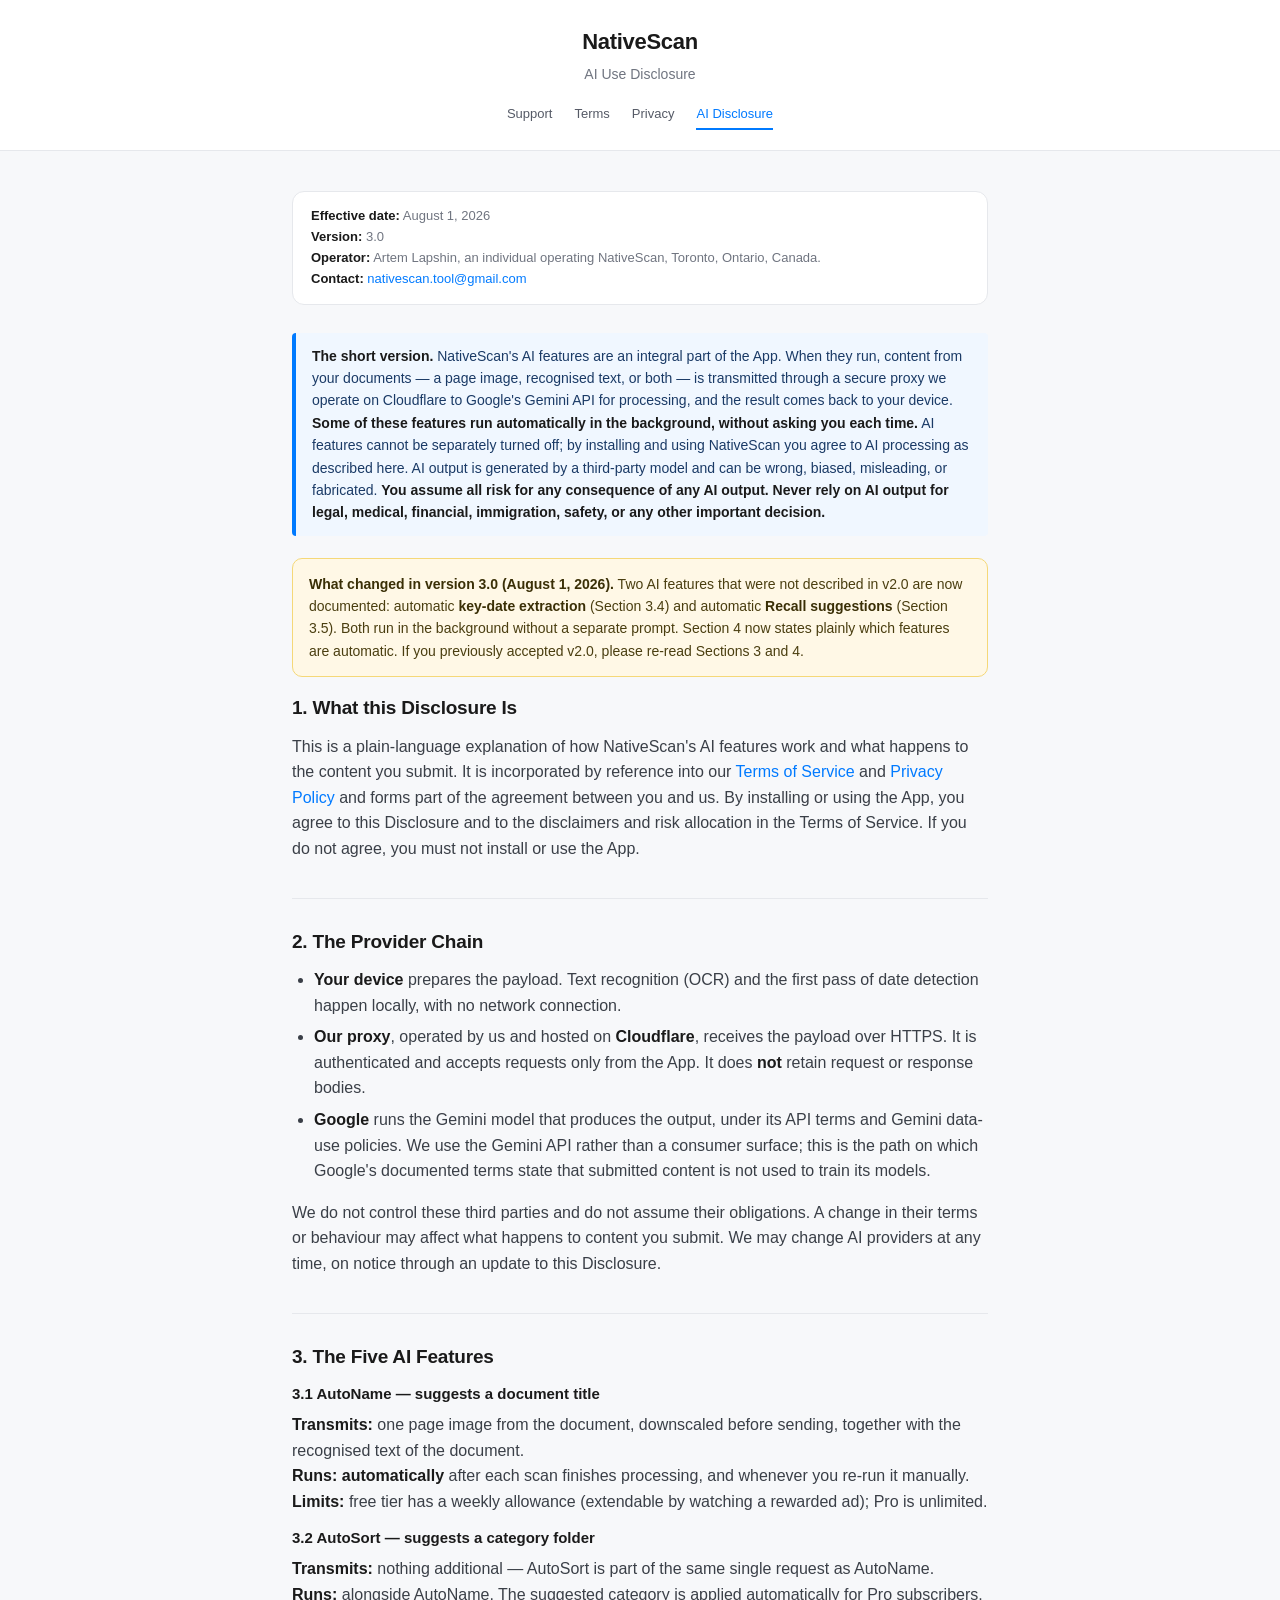
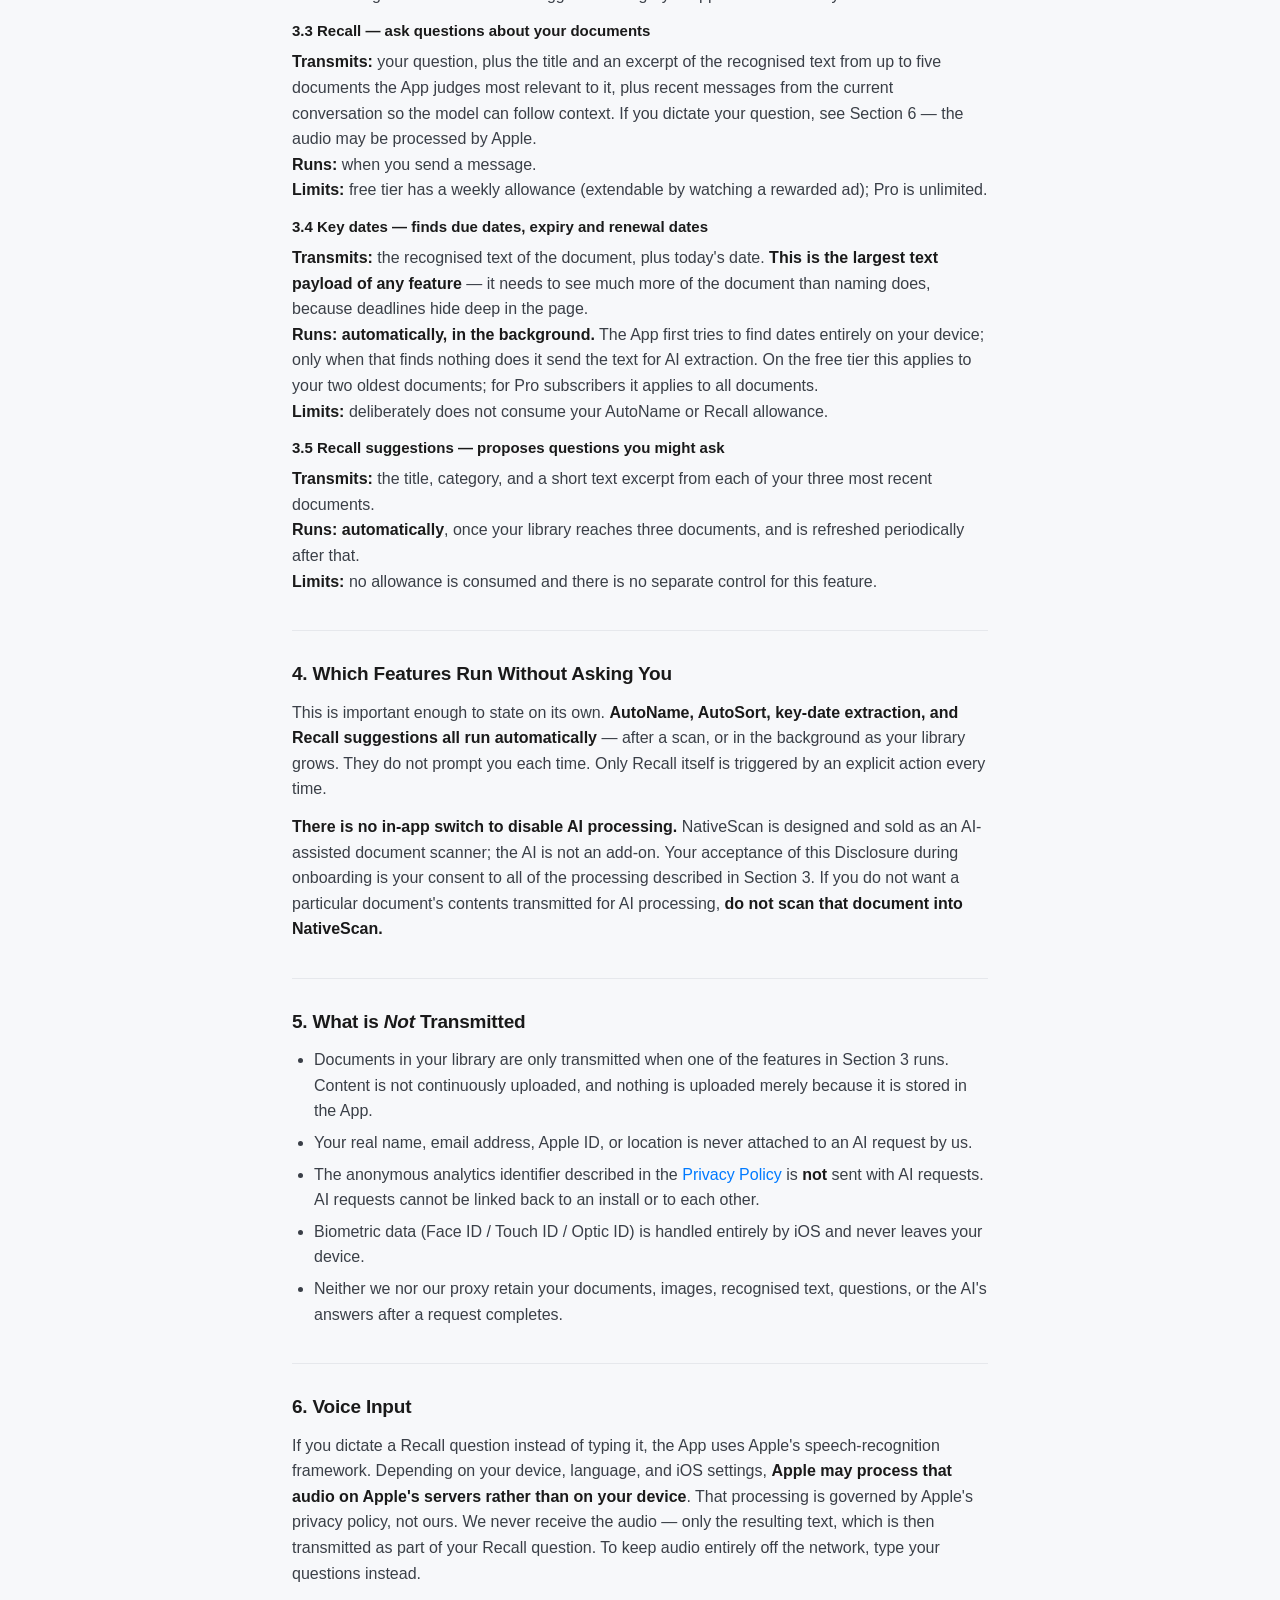
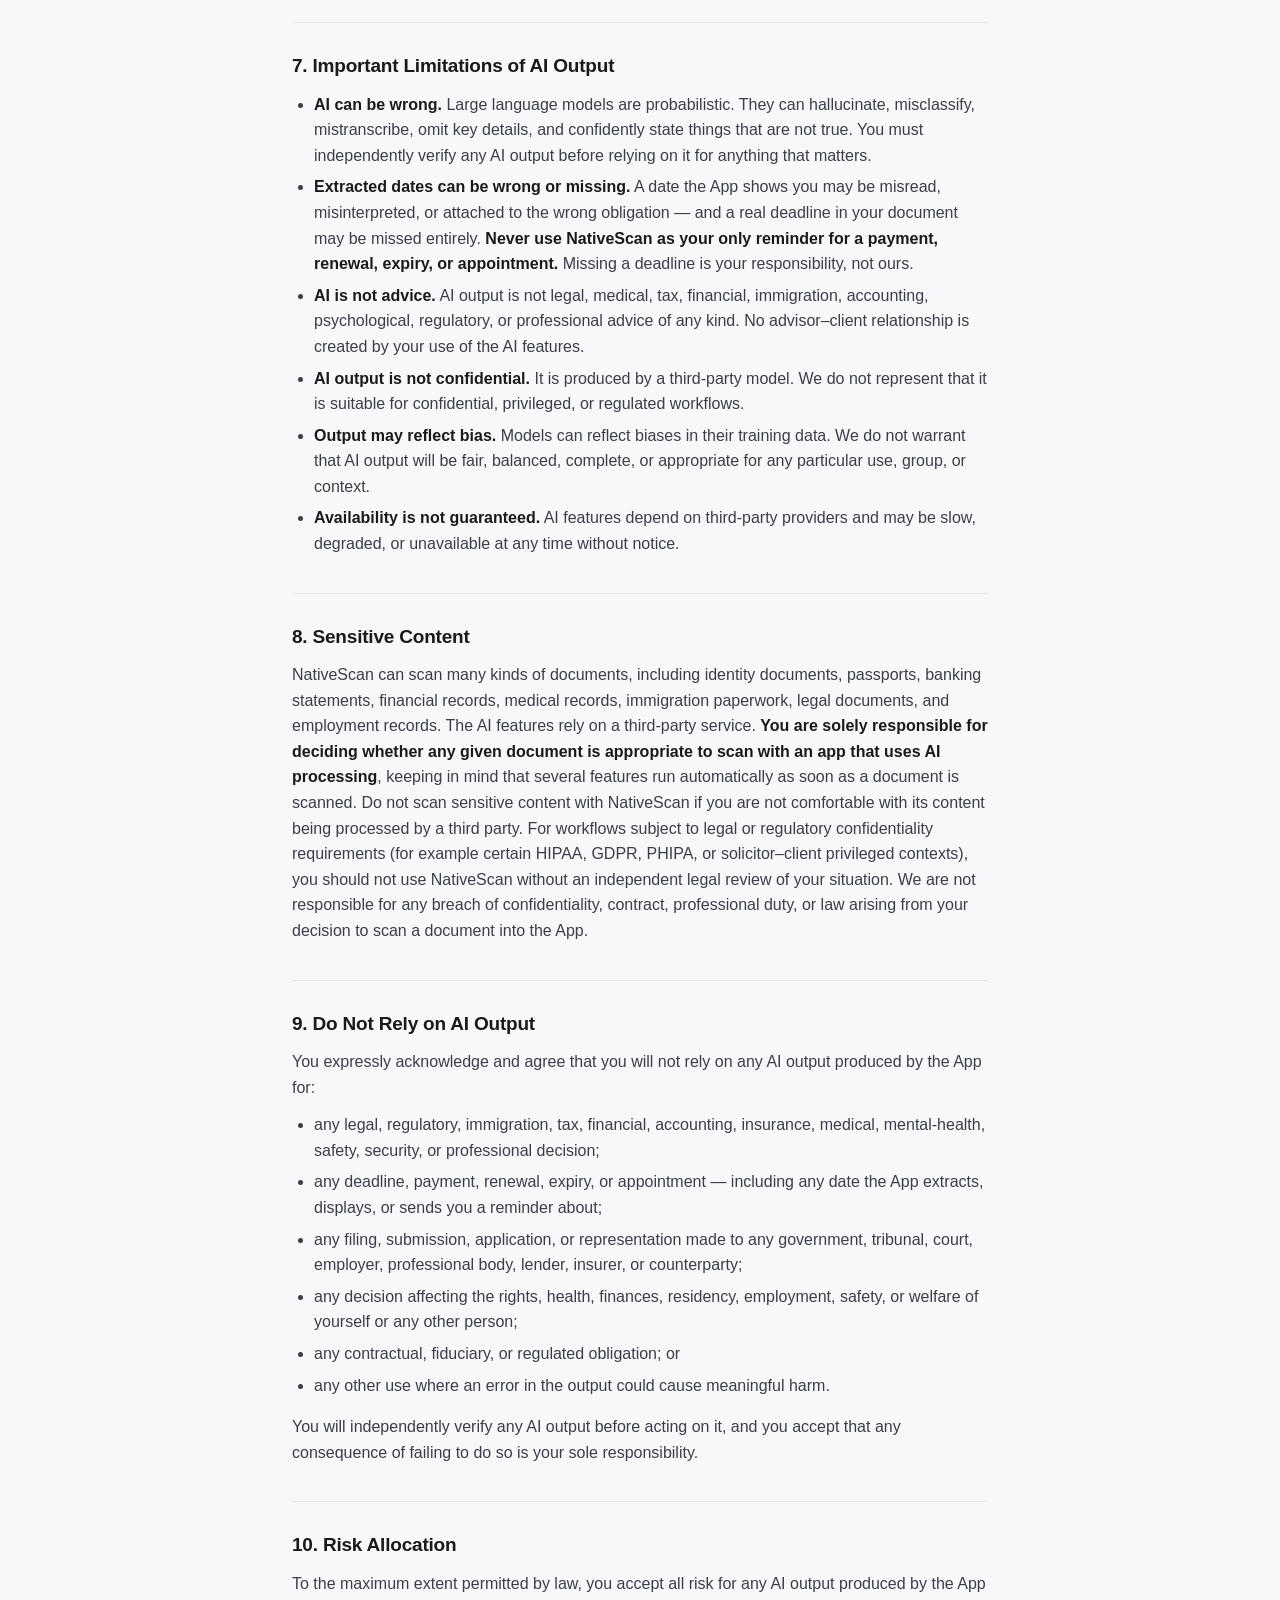
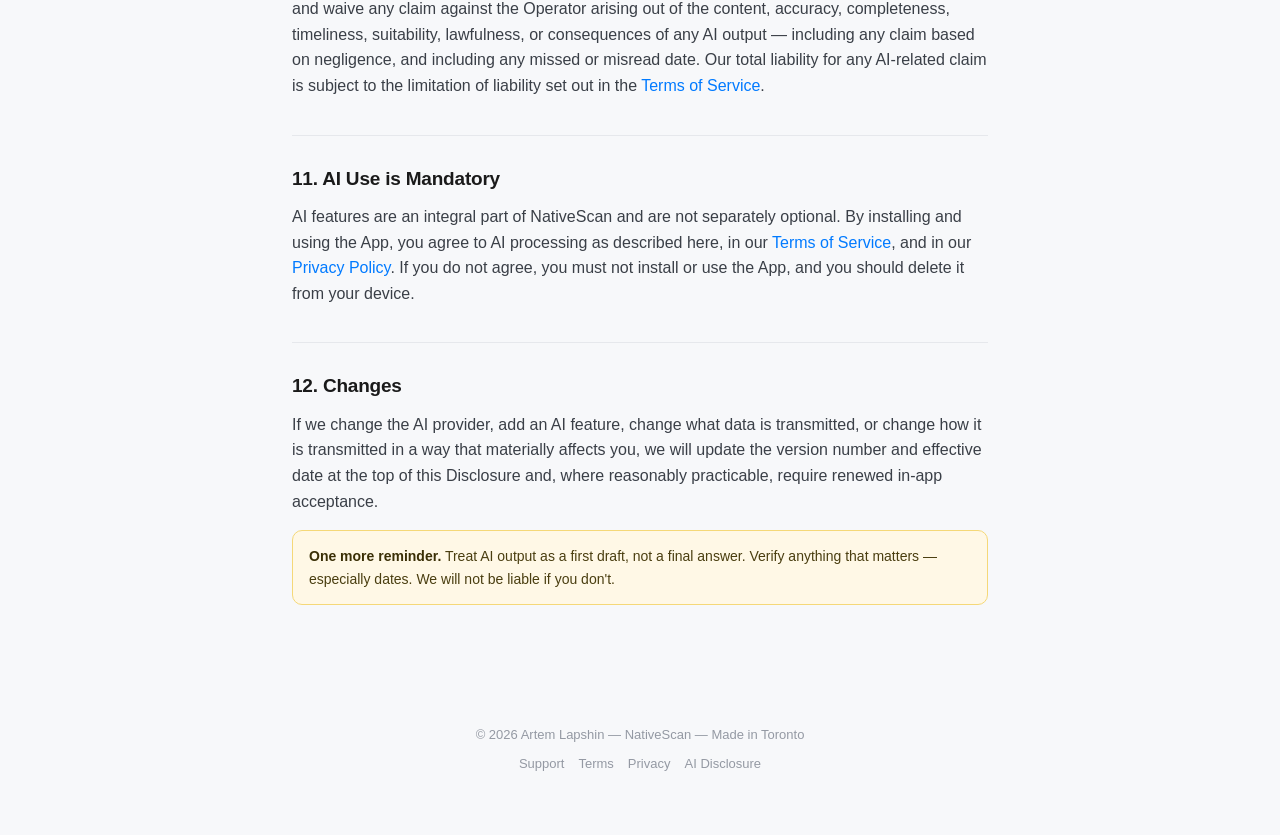
==== commit 1b217966: "v3.0 — analytics + key-dates disclosure; correct speech claim" ====
--- a/ai-disclosure.html
+++ b/ai-disclosure.html
@@ -23,67 +23,91 @@
 <div class="container">
 
   <div class="doc-meta">
-    <strong>Effective date:</strong> May 11, 2026<br>
-    <strong>Version:</strong> 2.0<br>
+    <strong>Effective date:</strong> August 1, 2026<br>
+    <strong>Version:</strong> 3.0<br>
     <strong>Operator:</strong> Artem Lapshin, an individual operating NativeScan, Toronto, Ontario, Canada.<br>
     <strong>Contact:</strong> <a href="mailto:nativescan.tool@gmail.com">nativescan.tool@gmail.com</a>
   </div>
 
   <div class="summary">
-    <strong>The short version.</strong> NativeScan's AI features (AutoName, AutoSort, Recall) are an integral part of the App. When you invoke them, the content you ask the AI to process — typically one downscaled page image or some extracted text — is transmitted through a secure proxy operated by us, hosted on Cloudflare, to Google's Gemini API for processing. AI features cannot be separately turned off; by installing and using NativeScan you agree to AI processing as described in this Disclosure. AI output is generated by a third-party model and can be wrong, biased, misleading, or fabricated. <strong>You assume all risk for any consequence of any AI output. Never rely on AI output for legal, medical, financial, immigration, safety, or any other important decision.</strong>
+    <strong>The short version.</strong> NativeScan's AI features are an integral part of the App. When they run, content from your documents — a page image, recognised text, or both — is transmitted through a secure proxy we operate on Cloudflare to Google's Gemini API for processing, and the result comes back to your device. <strong>Some of these features run automatically in the background, without asking you each time.</strong> AI features cannot be separately turned off; by installing and using NativeScan you agree to AI processing as described here. AI output is generated by a third-party model and can be wrong, biased, misleading, or fabricated. <strong>You assume all risk for any consequence of any AI output. Never rely on AI output for legal, medical, financial, immigration, safety, or any other important decision.</strong>
+  </div>
+
+  <div class="callout">
+    <strong>What changed in version 3.0 (August 1, 2026).</strong> Two AI features that were not described in v2.0 are now documented: automatic <strong>key-date extraction</strong> (Section 3.4) and automatic <strong>Recall suggestions</strong> (Section 3.5). Both run in the background without a separate prompt. Section 4 now states plainly which features are automatic. If you previously accepted v2.0, please re-read Sections 3 and 4.
   </div>
 
   <h2>1. What this Disclosure Is</h2>
   <p>This is a plain-language explanation of how NativeScan's AI features work and what happens to the content you submit. It is incorporated by reference into our <a href="terms.html">Terms of Service</a> and <a href="privacy.html">Privacy Policy</a> and forms part of the agreement between you and us. By installing or using the App, you agree to this Disclosure and to the disclaimers and risk allocation in the Terms of Service. If you do not agree, you must not install or use the App.</p>
 
-  <h2>2. The Three AI Features</h2>
+  <h2>2. The Provider Chain</h2>
   <ul>
-    <li><strong>AutoName</strong> — generates a suggested title for a scanned document.</li>
-    <li><strong>AutoSort</strong> — suggests a category (for example, Receipts, Invoices, Medical, Identity, Legal, Financial, Work, Personal) for a scanned document.</li>
-    <li><strong>Recall</strong> — answers questions about your scanned documents using their extracted text content.</li>
+    <li><strong>Your device</strong> prepares the payload. Text recognition (OCR) and the first pass of date detection happen locally, with no network connection.</li>
+    <li><strong>Our proxy</strong>, operated by us and hosted on <strong>Cloudflare</strong>, receives the payload over HTTPS. It is authenticated and accepts requests only from the App. It does <strong>not</strong> retain request or response bodies.</li>
+    <li><strong>Google</strong> runs the Gemini model that produces the output, under its API terms and Gemini data-use policies. We use the Gemini API rather than a consumer surface; this is the path on which Google's documented terms state that submitted content is not used to train its models.</li>
   </ul>
+  <p>We do not control these third parties and do not assume their obligations. A change in their terms or behaviour may affect what happens to content you submit. We may change AI providers at any time, on notice through an update to this Disclosure.</p>
 
-  <h2>3. What is Transmitted, and When</h2>
-  <p>AI features do not run on your device. When you invoke an AI feature, the following happens:</p>
-  <ol>
-    <li>The App prepares a payload on your device. For AutoName and AutoSort this is one page from the document, downscaled to a small image, or a short text snippet derived from on-device OCR. For Recall it is the question you typed or spoke, the most relevant text extracted from your documents, and a brief recent chat history.</li>
-    <li>The payload is transmitted over HTTPS to a secure proxy operated by us and hosted on Cloudflare. The proxy is authenticated and accepts requests only from the App.</li>
-    <li>The proxy forwards the payload to the Google Gemini API for processing.</li>
-    <li>The model's response is returned through the proxy to the App and rendered on your device.</li>
-    <li>Request and response bodies are not retained by our proxy after the request completes. Limited operational data (such as a short-term value used for abuse prevention) is processed transiently and not used to identify individual users.</li>
-  </ol>
+  <h2>3. The Five AI Features</h2>
 
-  <h2>4. Third Parties Involved</h2>
-  <ul>
-    <li><strong>Cloudflare</strong> operates the network on which our proxy runs. Cloudflare may process technical metadata (such as IP address) according to its own policies.</li>
-    <li><strong>Google</strong> runs the Gemini API that produces the AI output. Google processes content under its API terms and Gemini data-use policies. We have configured the App to use the Gemini API rather than Google AI Studio's consumer surface; this is the path on which Google's documented terms state that user content is not used to train models.</li>
-  </ul>
-  <p>We do not control these third parties and do not assume their obligations. Any change in their terms or behaviour may affect what happens to content you submit; we may change AI providers at any time on notice through this Disclosure.</p>
+  <h3>3.1 AutoName — suggests a document title</h3>
+  <p><strong>Transmits:</strong> one page image from the document, downscaled before sending, together with the recognised text of the document.<br>
+  <strong>Runs:</strong> <strong>automatically</strong> after each scan finishes processing, and whenever you re-run it manually.<br>
+  <strong>Limits:</strong> free tier has a weekly allowance (extendable by watching a rewarded ad); Pro is unlimited.</p>
+
+  <h3>3.2 AutoSort — suggests a category folder</h3>
+  <p><strong>Transmits:</strong> nothing additional — AutoSort is part of the same single request as AutoName.<br>
+  <strong>Runs:</strong> alongside AutoName. The suggested category is applied automatically for Pro subscribers.</p>
+
+  <h3>3.3 Recall — ask questions about your documents</h3>
+  <p><strong>Transmits:</strong> your question, plus the title and an excerpt of the recognised text from up to five documents the App judges most relevant to it, plus recent messages from the current conversation so the model can follow context. If you dictate your question, see Section 6 — the audio may be processed by Apple.<br>
+  <strong>Runs:</strong> when you send a message.<br>
+  <strong>Limits:</strong> free tier has a weekly allowance (extendable by watching a rewarded ad); Pro is unlimited.</p>
+
+  <h3>3.4 Key dates — finds due dates, expiry and renewal dates</h3>
+  <p><strong>Transmits:</strong> the recognised text of the document, plus today's date. <strong>This is the largest text payload of any feature</strong> — it needs to see much more of the document than naming does, because deadlines hide deep in the page.<br>
+  <strong>Runs: automatically, in the background.</strong> The App first tries to find dates entirely on your device; only when that finds nothing does it send the text for AI extraction. On the free tier this applies to your two oldest documents; for Pro subscribers it applies to all documents.<br>
+  <strong>Limits:</strong> deliberately does not consume your AutoName or Recall allowance.</p>
+
+  <h3>3.5 Recall suggestions — proposes questions you might ask</h3>
+  <p><strong>Transmits:</strong> the title, category, and a short text excerpt from each of your three most recent documents.<br>
+  <strong>Runs: automatically</strong>, once your library reaches three documents, and is refreshed periodically after that.<br>
+  <strong>Limits:</strong> no allowance is consumed and there is no separate control for this feature.</p>
+
+  <h2>4. Which Features Run Without Asking You</h2>
+  <p>This is important enough to state on its own. <strong>AutoName, AutoSort, key-date extraction, and Recall suggestions all run automatically</strong> — after a scan, or in the background as your library grows. They do not prompt you each time. Only Recall itself is triggered by an explicit action every time.</p>
+  <p><strong>There is no in-app switch to disable AI processing.</strong> NativeScan is designed and sold as an AI-assisted document scanner; the AI is not an add-on. Your acceptance of this Disclosure during onboarding is your consent to all of the processing described in Section 3. If you do not want a particular document's contents transmitted for AI processing, <strong>do not scan that document into NativeScan.</strong></p>
 
   <h2>5. What is <em>Not</em> Transmitted</h2>
   <ul>
-    <li>Documents that you do not invoke an AI feature on remain on your device only.</li>
-    <li>Voice for the Recall feature is transcribed on-device by Apple's speech-recognition framework; the audio never leaves the device.</li>
-    <li>Your real name, email address, Apple ID, persistent user identifier, or location is not attached to any AI request by us.</li>
-    <li>Biometric data (Face ID / Touch ID) is handled entirely by iOS and never leaves your device.</li>
+    <li>Documents in your library are only transmitted when one of the features in Section 3 runs. Content is not continuously uploaded, and nothing is uploaded merely because it is stored in the App.</li>
+    <li>Your real name, email address, Apple ID, or location is never attached to an AI request by us.</li>
+    <li>The anonymous analytics identifier described in the <a href="privacy.html">Privacy Policy</a> is <strong>not</strong> sent with AI requests. AI requests cannot be linked back to an install or to each other.</li>
+    <li>Biometric data (Face ID / Touch ID / Optic ID) is handled entirely by iOS and never leaves your device.</li>
+    <li>Neither we nor our proxy retain your documents, images, recognised text, questions, or the AI's answers after a request completes.</li>
   </ul>
 
-  <h2>6. Important Limitations of AI Output</h2>
+  <h2>6. Voice Input</h2>
+  <p>If you dictate a Recall question instead of typing it, the App uses Apple's speech-recognition framework. Depending on your device, language, and iOS settings, <strong>Apple may process that audio on Apple's servers rather than on your device</strong>. That processing is governed by Apple's privacy policy, not ours. We never receive the audio — only the resulting text, which is then transmitted as part of your Recall question. To keep audio entirely off the network, type your questions instead.</p>
+
+  <h2>7. Important Limitations of AI Output</h2>
   <ul>
     <li><strong>AI can be wrong.</strong> Large language models are probabilistic. They can hallucinate, misclassify, mistranscribe, omit key details, and confidently state things that are not true. You must independently verify any AI output before relying on it for anything that matters.</li>
-    <li><strong>AI is not advice.</strong> AI output is not legal advice, medical advice, tax advice, financial advice, immigration advice, accounting advice, psychological advice, regulatory advice, professional advice, or any other form of advice. No advisor–client relationship is created by your use of the AI Features.</li>
-    <li><strong>AI output is not confidential.</strong> AI output is produced by a third-party model. We do not represent that the model's output is suitable for confidential, privileged, or regulated workflows.</li>
-    <li><strong>Output may reflect bias.</strong> Models can reflect biases present in their training data. We do not warrant that AI output will be fair, balanced, complete, or appropriate for any particular use, group, or context.</li>
-    <li><strong>Availability is not guaranteed.</strong> AI features depend on the availability of third-party providers and may be slow, degraded, or unavailable at any time without notice.</li>
+    <li><strong>Extracted dates can be wrong or missing.</strong> A date the App shows you may be misread, misinterpreted, or attached to the wrong obligation — and a real deadline in your document may be missed entirely. <strong>Never use NativeScan as your only reminder for a payment, renewal, expiry, or appointment.</strong> Missing a deadline is your responsibility, not ours.</li>
+    <li><strong>AI is not advice.</strong> AI output is not legal, medical, tax, financial, immigration, accounting, psychological, regulatory, or professional advice of any kind. No advisor–client relationship is created by your use of the AI features.</li>
+    <li><strong>AI output is not confidential.</strong> It is produced by a third-party model. We do not represent that it is suitable for confidential, privileged, or regulated workflows.</li>
+    <li><strong>Output may reflect bias.</strong> Models can reflect biases in their training data. We do not warrant that AI output will be fair, balanced, complete, or appropriate for any particular use, group, or context.</li>
+    <li><strong>Availability is not guaranteed.</strong> AI features depend on third-party providers and may be slow, degraded, or unavailable at any time without notice.</li>
   </ul>
 
-  <h2>7. Sensitive Content</h2>
-  <p>NativeScan can scan many kinds of documents, including identity documents, passports, banking statements, financial records, medical records, immigration paperwork, legal documents, employment records, and other sensitive material. AI features in this App rely on a third-party AI service. <strong>You are solely responsible for deciding whether any given document is appropriate to scan with an app that uses AI processing.</strong> Do not scan sensitive content with NativeScan if you are not comfortable with its content being processed by a third party. For workflows subject to legal or regulatory confidentiality requirements (for example, certain HIPAA, GDPR, solicitor–client privileged, PHIPA, or similar contexts), you should not use NativeScan without an independent legal review of your particular situation. We are not responsible for any breach of confidentiality, contract, professional duty, or law arising from your decision to submit a document to an AI Feature.</p>
+  <h2>8. Sensitive Content</h2>
+  <p>NativeScan can scan many kinds of documents, including identity documents, passports, banking statements, financial records, medical records, immigration paperwork, legal documents, and employment records. The AI features rely on a third-party service. <strong>You are solely responsible for deciding whether any given document is appropriate to scan with an app that uses AI processing</strong>, keeping in mind that several features run automatically as soon as a document is scanned. Do not scan sensitive content with NativeScan if you are not comfortable with its content being processed by a third party. For workflows subject to legal or regulatory confidentiality requirements (for example certain HIPAA, GDPR, PHIPA, or solicitor–client privileged contexts), you should not use NativeScan without an independent legal review of your situation. We are not responsible for any breach of confidentiality, contract, professional duty, or law arising from your decision to scan a document into the App.</p>
 
-  <h2>8. Do Not Rely on AI Output</h2>
+  <h2>9. Do Not Rely on AI Output</h2>
   <p>You expressly acknowledge and agree that you will not rely on any AI output produced by the App for:</p>
   <ul>
     <li>any legal, regulatory, immigration, tax, financial, accounting, insurance, medical, mental-health, safety, security, or professional decision;</li>
+    <li>any deadline, payment, renewal, expiry, or appointment — including any date the App extracts, displays, or sends you a reminder about;</li>
     <li>any filing, submission, application, or representation made to any government, tribunal, court, employer, professional body, lender, insurer, or counterparty;</li>
     <li>any decision affecting the rights, health, finances, residency, employment, safety, or welfare of yourself or any other person;</li>
     <li>any contractual, fiduciary, or regulated obligation; or</li>
@@ -91,17 +115,17 @@
   </ul>
   <p>You will independently verify any AI output before acting on it, and you accept that any consequence of failing to do so is your sole responsibility.</p>
 
-  <h2>9. Risk Allocation</h2>
-  <p>To the maximum extent permitted by law, you accept all risk for any AI output produced by the App and waive any claim against the Operator arising out of the content, accuracy, completeness, timeliness, suitability, lawfulness, or consequences of any AI output, including any claim based on negligence. Our total liability for any AI-related claim is subject to the limitation of liability set out in the <a href="terms.html">Terms of Service</a>.</p>
+  <h2>10. Risk Allocation</h2>
+  <p>To the maximum extent permitted by law, you accept all risk for any AI output produced by the App and waive any claim against the Operator arising out of the content, accuracy, completeness, timeliness, suitability, lawfulness, or consequences of any AI output — including any claim based on negligence, and including any missed or misread date. Our total liability for any AI-related claim is subject to the limitation of liability set out in the <a href="terms.html">Terms of Service</a>.</p>
 
-  <h2>10. AI Use is Mandatory</h2>
-  <p>AI features are an integral part of NativeScan and are not separately optional. The App is designed and offered as an AI-assisted document scanner; AI processing is part of what NativeScan does. By installing and using the App, you agree to AI processing as described here, in our <a href="terms.html">Terms of Service</a>, and in our <a href="privacy.html">Privacy Policy</a>. If you do not agree, you must not install or use the App, and you should delete it from your device.</p>
+  <h2>11. AI Use is Mandatory</h2>
+  <p>AI features are an integral part of NativeScan and are not separately optional. By installing and using the App, you agree to AI processing as described here, in our <a href="terms.html">Terms of Service</a>, and in our <a href="privacy.html">Privacy Policy</a>. If you do not agree, you must not install or use the App, and you should delete it from your device.</p>
 
-  <h2>11. Changes</h2>
-  <p>If we change the AI provider, the data we transmit, or how we transmit it in a way that materially affects you, we will update the version number and effective date at the top of this Disclosure and, where reasonably practicable, require renewed in-app acceptance.</p>
+  <h2>12. Changes</h2>
+  <p>If we change the AI provider, add an AI feature, change what data is transmitted, or change how it is transmitted in a way that materially affects you, we will update the version number and effective date at the top of this Disclosure and, where reasonably practicable, require renewed in-app acceptance.</p>
 
   <div class="callout">
-    <strong>One more reminder.</strong> Treat AI output as a first draft, not as a final answer. Verify anything that matters. We will not be liable if you don't.
+    <strong>One more reminder.</strong> Treat AI output as a first draft, not a final answer. Verify anything that matters — especially dates. We will not be liable if you don't.
   </div>
 
 </div>
